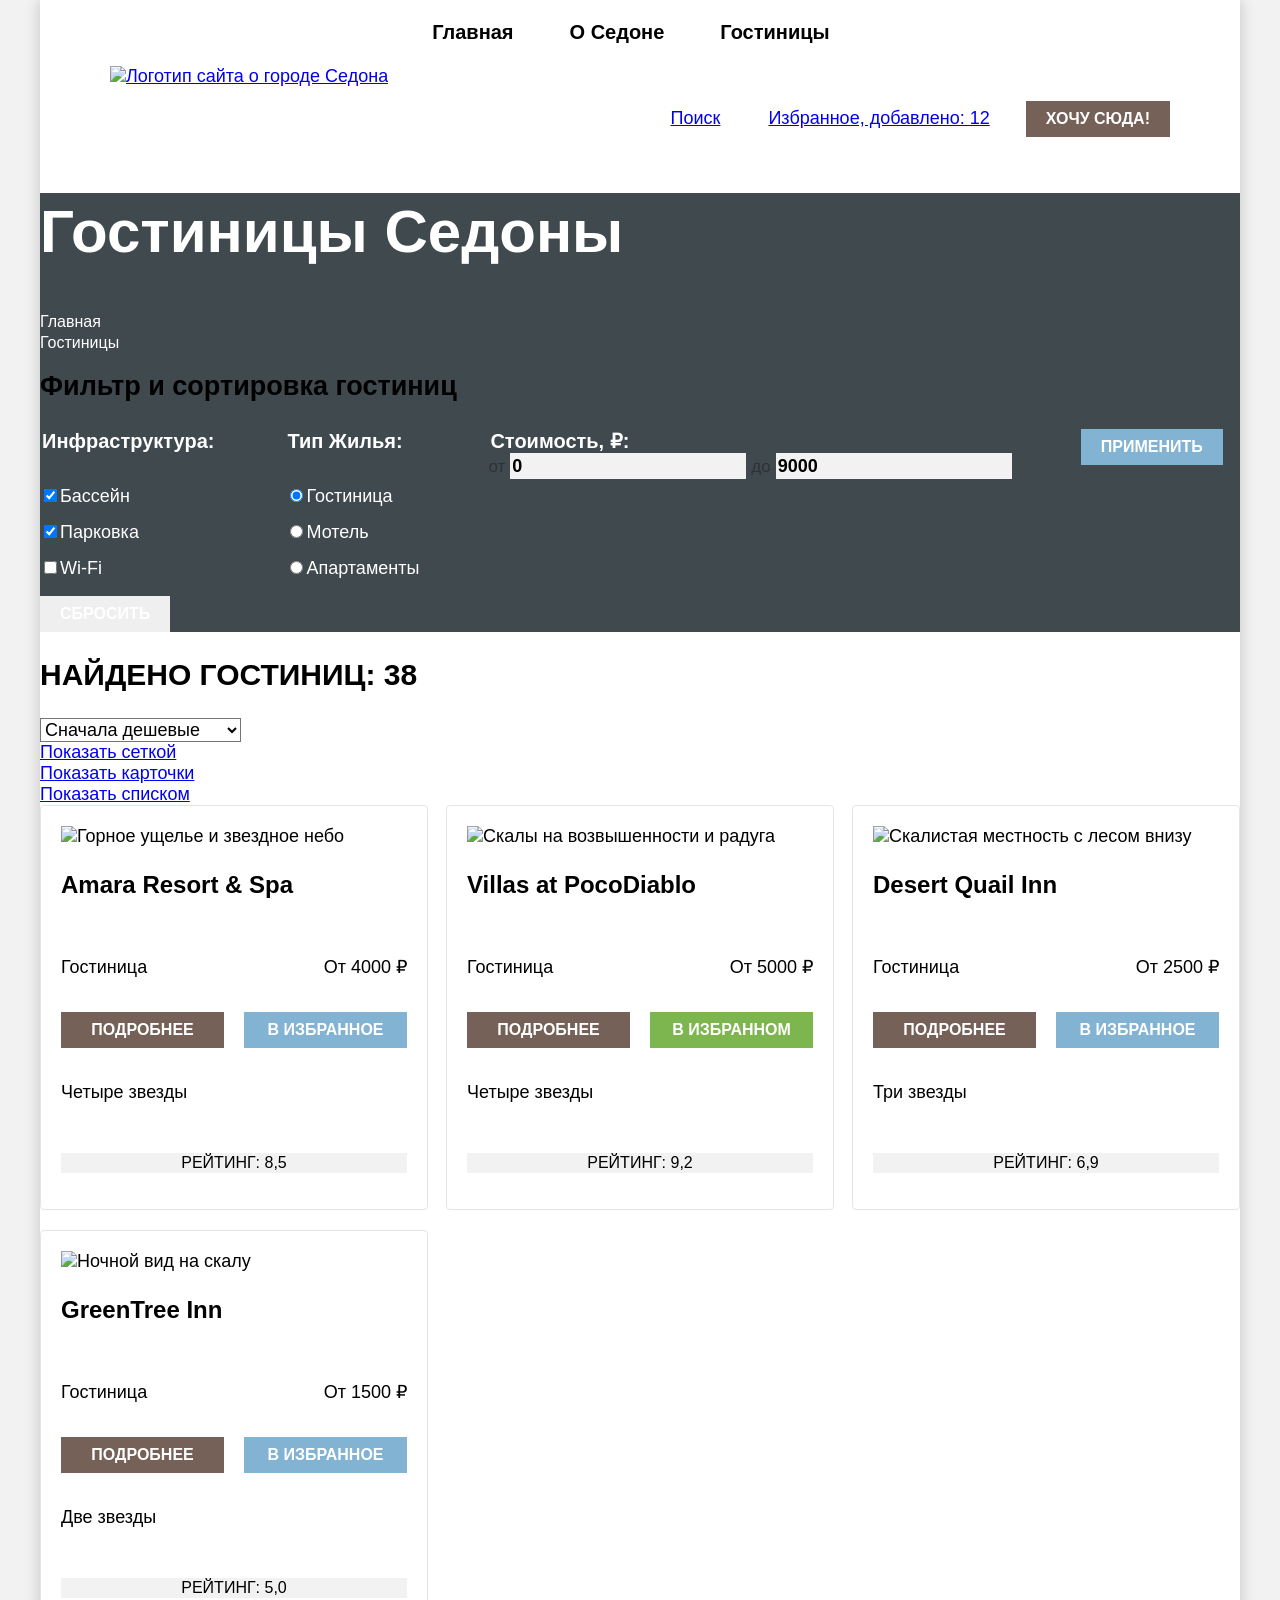
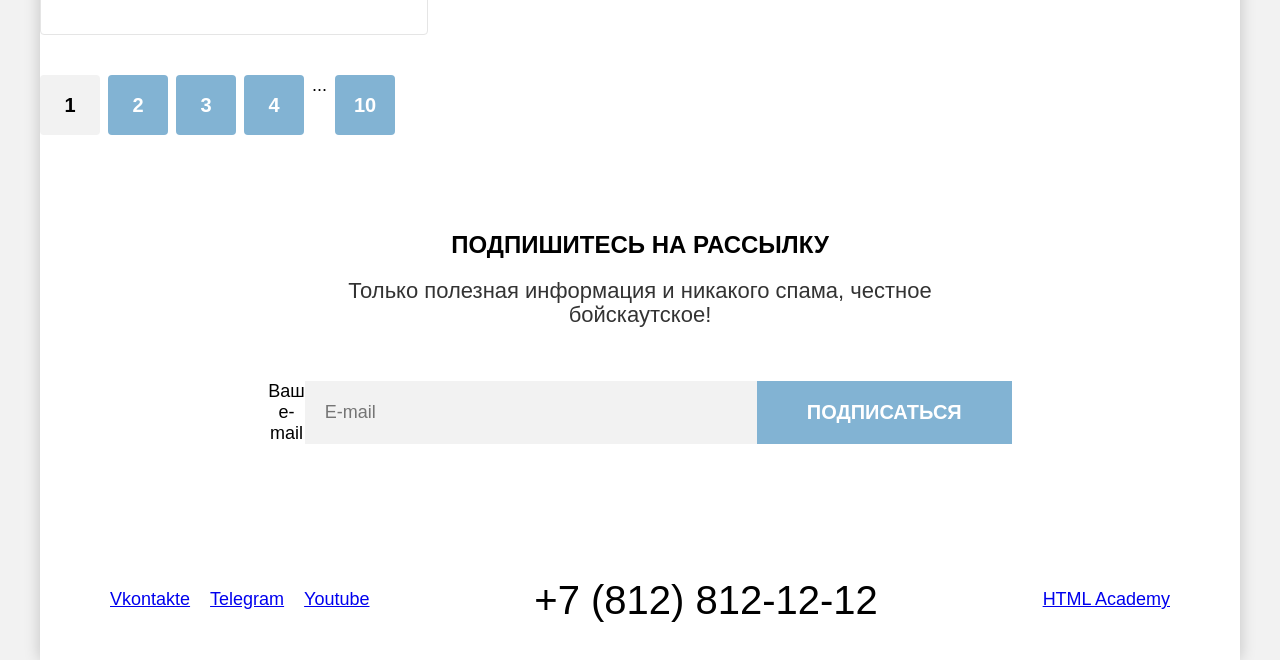
==== catalog.html @ 8ee68bbe "add flex and grid layouts" ====
<!DOCTYPE html>
<html lang="ru">

  <head>
    <meta charset="utf-8">
    <meta name="viewport" content="width=device-width, initial-scale=1.0">
    <link rel="icon" href="favicon.ico" type="image/x-icon">
    <link rel="icon" type="image/png" sizes="32x32" href="images/favicon.png">
    <link rel="stylesheet" href="styles/styles.css">
    <title>Каталог гостиниц Седоны</title>
  </head>

  <body>
    <div class="page-container">
    <header class="main-header">
      <a class="main-header-link" href="index.html">
        <img class="main-header-logo" src="images/sedona-logo.svg" alt="Логотип сайта о городе Седона" />
      </a>

      <nav class="navigation">
        <ul class="navigation-list">
          <li class="navigation-item">
            <a class="navigation-link" href="index.html">Главная</a>
          </li>
          <li class="navigation-item">
            <a class="navigation-link" href="#">О Седоне</a>
          </li>
          <li class="navigation-item">
            <a class="navigation-link navigation-link-current" href="#" aria-current="page">Гостиницы</a>
          </li>
        </ul>

        <ul class="navigation-list navigation-user">
          <li class="navigation-item">
            <a class="navigation-user-link" href="#">
              <span class="visually-hidden">Поиск</span>
            </a>
          </li>
          <li class="navigation-item">
            <a class="navigation-user-link" href="#">
              <span class="visually-hidden">Избранное, добавлено: 12</span>
            </a>
          </li>
          <li class="navigation-item">
            <a class="button button-helper navigation-user-link" href="#">Хочу сюда!</a>
          </li>
        </ul>
      </nav>
    </header>

    <main class="catalog">
      <header class="catalog-header">
        <h1 class="catalog-title">Гостиницы Седоны</h1>
        <ul class="breadcrumbs">
          <li class="breadcrumbs-item">
            <a class="breadcrumbs-link" href="index.html">
              <span class="visually-hidden">Главная</span>
            </a>
          </li>
          <li class="breadcrumbs-item">
            <a class="breadcrumbs-link" href="catalog.html" aria-current="page">Гостиницы</a>
          </li>
        </ul>

        <section class="filter" data-test="filter">
          <h2 class="visually-hidden">Фильтр и сортировка гостиниц</h2>
          <form class="filter-form" action="https://echo.htmlacademy.ru/" method="get">
            <fieldset class="filter-field-group">
              <legend class="filter-form-title">Инфраструктура:</legend>
              <ul class="filter-form-list">
                <li class="filter-form-item">
                  <label for="pool-field">
                    <input class="checkbox-input" type="checkbox" id="pool-field" name="pool" checked>Бассейн
                  </label>
                </li>
                <li class="filter-form-item">
                  <label for="parking-field">
                    <input class="checkbox-input" type="checkbox" id="parking-field" name="parking" checked>Парковка
                  </label>
                </li>
                <li class="filter-form-item">
                  <label for="wifi-field">
                    <input class="checkbox-input" type="checkbox" id="wifi-field" name="wi-fi">Wi-Fi
                  </label>
                </li>
              </ul>
            </fieldset>

            <fieldset class="filter-field-group">
              <legend class="filter-form-title">Тип Жилья:</legend>
              <ul class="filter-form-list">
                <li class="filter-form-item">
                  <label for="hotel-field">
                    <input class="radio-input" type="radio" id="hotel-field" name="accommodation-group"
                      checked>Гостиница
                  </label>
                </li>
                <li class="filter-form-item">
                  <label for="motel-field">
                    <input class="radio-input" type="radio" id="motel-field" name="accommodation-group">Мотель
                  </label>
                </li>
                <li class="filter-form-item">
                  <label for="apartment-field">
                    <input class="radio-input" type="radio" id="apartment-field" name="accommodation-group">Апартаменты
                  </label>
                </li>
              </ul>
            </fieldset>

            <fieldset class="filter-field-group">
              <legend class="filter-form-title">Стоимость, ₽:</legend>
              <label class="filter-label">
                <span class="label-text">От</span>
                <input type="number" value="0" id="min-value" name="min-price">
              </label>

              <label class="filter-label">
                <span class="label-text">До</span>
                <input type="number" value="9000" id="max-value" name="max-price">
              </label>
            </fieldset>

            <button class="button button-action filter-button-submit" type="submit">Применить</button>
            <button class="button filter-button-reset" type="reset">Сбросить</button>
          </form>
        </section>
      </header>

      <section class="catalog-filter-results">
        <h2 class="catalog-filter-title">Найдено гостиниц: 38</h2>
        <select class="select-control" aria-label="Сортировка">
          <option value="cheap">Сначала дешевые</option>
          <option value="expensive">Сначала дорогие</option>
          <option value="popular">Сначала популярные</option>
        </select>
        <ul class="view">
          <li class="view-item">
            <a class="view-item-link current" href="#">
              <span class="visually-hidden">Показать сеткой</span>
            </a>
          </li>
          <li class="view-item">
            <a class="view-item-link" href="#">
              <span class="visually-hidden">Показать карточки</span>
            </a>
          </li>
          <li class="view-item">
            <a class="view-item-link" href="#">
              <span class="visually-hidden">Показать списком</span>
            </a>
          </li>
        </ul>

        <ul class="hotels-list">
          <li class="hotels-list-item">
            <a class="hotels-list-item-link" href="#">
              <img class="hotels-list-image" src="images/hotels/amara-resort-spa.jpg"
                alt="Горное ущелье и звездное небо" width="300" height="212" />
              <h3 class="hotels-list-item-title">Amara Resort & Spa</h3>
            </a>
            <p class="hotels-list-item-type">Гостиница</p>
            <p class="hotels-list-item-price">От 4000 ₽</p>
            <a class="hotels-list-item-button button button-helper" href="#">Подробнее</a>
            <button class="hotels-list-item-button button button-action">В избранное</button>
            <p class="hotels-list-item-stars four-stars">
              <span class="visually-hidden">Четыре звезды</span>
            </p>
            <p class="hotels-list-item-rating">Рейтинг: 8,5</p>
          </li>

          <li class="hotels-list-item">
            <a class="hotels-list-item-link" href="#">
              <img class="hotels-list-image" src="images/hotels/villas-at-pocodiablo.jpg"
                alt="Скалы на возвышенности и радуга" width="300" height="212" />
              <h3 class="hotels-list-item-title">Villas at PocoDiablo</h3>
            </a>
            <p class="hotels-list-item-type">Гостиница</p>
            <p class="hotels-list-item-price">От 5000 ₽</p>
            <a class="hotels-list-item-button button button-helper" href="#">Подробнее</a>
            <button class="hotels-list-item-button button button-favourited">В избранном</button>
            <p class="hotels-list-item-stars four-stars">
              <span class="visually-hidden">Четыре звезды</span>
            </p>
            <p class="hotels-list-item-rating">Рейтинг: 9,2</p>
          </li>
          <li class="hotels-list-item">
            <a  class="hotels-list-item-link" href="#">
              <img class="hotels-list-image" src="images/hotels/desert-quail-inn.jpg"
                alt="Скалистая местность с лесом внизу" width="300" height="212" />
              <h3 class="hotels-list-item-title">Desert Quail Inn</h3>
            </a>
            <p class="hotels-list-item-type">Гостиница</p>
            <p class="hotels-list-item-price">От 2500 ₽</p>
            <a class="hotels-list-item-button button button-helper" href="#">Подробнее</a>
            <button class="hotels-list-item-button button button-action">В избранное</button>
            <p class="hotels-list-item-stars three-stars">
              <span class="visually-hidden">Три звезды</span>
            </p>
            <p class="hotels-list-item-rating">Рейтинг: 6,9</p>
          </li>
          <li class="hotels-list-item">
            <a class="hotels-list-item-link" href="#">
              <img class="hotels-list-image" src="images/hotels/greentree-inn.jpg" alt="Ночной вид на скалу" width="300"
                height="212" />
              <h3 class="hotels-list-item-title">GreenTree Inn</h3>
            </a>
            <p class="hotels-list-item-type">Гостиница</p>
            <p class="hotels-list-item-price">От 1500 ₽</p>
            <a class="hotels-list-item-button button button-helper" href="#">Подробнее</a>
            <button class="hotels-list-item-button button button-action">В избранное</button>
            <p class="hotels-list-item-stars two-stars">
              <span class="visually-hidden">Две звезды</span>
            </p>
            <p class="hotels-list-item-rating">Рейтинг: 5,0</p>
          </li>
        </ul>

        <ul class="pagination">
          <li class="pagination-item">
            <a class="pagination-item-link current" href="#" aria-current="page">1</a>
          </li>
          <li class="pagination-item">
            <a class="pagination-item-link" href="#">2</a>
          </li>
          <li class="pagination-item">
            <a class="pagination-item-link" href="#">3</a>
          </li>
          <li class="pagination-item">
            <a class="pagination-item-link" href="#">4</a>
          </li>
          <li class="pagination-item">
            <span class="pagination-item-ellipsis">...</span>
          </li>
          <li class="pagination-item">
            <a class="pagination-item-link" href="#">10</a>
          </li>
        </ul>
      </section>

      <section class="subscription">
        <h2 class="subscription-title">Подпишитесь на рассылку</h2>
        <p class="subscription-subtitle">Только полезная информация и никакого спама, честное бойскаутское!</p>
        <form class="subscribe-form" action="https://echo.htmlacademy.ru/" method="post">
          <label class="visually-hidden" for="subscribe-form-email">Ваш e-mail</label>
          <input class="subscription-input" type="email" id="subscribe-form-email" name="email" placeholder="E-mail"
            required>
          <button class="button button-action subscribe-form-button" type="submit">Подписаться</button>
        </form>
      </section>
    </main>

    <footer class="main-footer">
      <ul class="socials-list">
        <li class="socials-item">
          <a class="socials-link" href="https://vk.com/htmlacademy">
            <span class="visually-hidden">Vkontakte</span>
          </a>
        </li>
        <li class="socials-item">
          <a class="socials-link" href="https://t.me/htmlacademy">
            <span class="visually-hidden">Telegram</span>
          </a>
        </li>
        <li class="socials-item">
          <a class="socials-link" href="https://www.youtube.com/user/htmlacademyru">
            <span class="visually-hidden">Youtube</span>
          </a>
        </li>
      </ul>

      <a class="contacts-phone" href="tel:+7812812-12-12">+7 (812) 812-12-12</a>

      <a class="academy-logo" href="https://htmlacademy.ru/">
        <span class="visually-hidden">HTML Academy</span>
      </a>
    </footer>
  </body>
</div>
</html>
---- styles/styles.css ----
:root {
	--texts-second: #333;
	--texts-error: #ff5757;
	--texts-hover: #756157;
	--texts-active: rgba(117, 97, 87, 0.3);
	--texts-texts-basic: #000;
	--texts-background-deafault: #fff;
	--texts-background-small: rgba(255, 255, 255, 0.3);
	--texts-background-hover: rgba(255, 255, 255, 0.6);
	--texts-background-active: rgba(255, 255, 255, 0.3);
	--buttons-basic: #756157;
	--buttons-second: #82b3d3;
	--buttons-select: #7db54f;
	--buttons-disabled: #e5e5e5;
	--buttons-brown-hover: #615048;
	--buttons-blue-hover: #68a2ca;
	--buttons-green-hover: #6c9e42;
	--background-basic-1: #fff;
	--background-basic-2: rgba(0, 0, 0, 0.3);
	--background-basic-3: #82b3d3;
	--background-second-1: rgba(131, 179, 211, 0.12);
	--background-second-2: rgba(131, 179, 211, 0.2);
	--icons-basic: #000;
	--icons-second: #83b3d3;
	--icons-text: #7db54f;
	--icons-hover: #756157;
	--icons-active: rgba(117, 97, 87, 0.3);
	--icons-second-hover: #68a2ca;
	--icons-second-active: rgba(104, 162, 202, 0.3);
	--forms-inputs: #3f5e72;
	--forms-elements-1: #e5e5e5;
	--forms-elements-2: #f2f2f2;
}

@font-face {
  font-family: "PT Sans";
  font-style: normal;
  font-weight: 400;
  src: url("../fonts/ptsans-400.woff2") format("woff2");
  font-display: swap;
}

@font-face {
  font-family: "PT Sans";
  font-style: normal;
  font-weight: 700;
  src: url("../fonts/ptsans-700.woff2") format("woff2");
  font-display: swap;
}

* {
  box-sizing: border-box;
}

html {
  height: 100%;
}

body {
  height: 100%;
  font-family: "PT Sans", sans-serif;
  font-size: 18px;
  font-weight: 400;
  font-style: normal;
  line-height: 21px;
  color: #000;
  background-color: #F2F2F2;
  margin: 0;
  padding: 0;
}

.page-container {
  width: 1200px;
  margin: 0 auto;
  background-color: #FFF;
  box-shadow: 0 0 15px 0 rgba(0, 0, 0, 0.2);
  display: flex;
  flex-direction: column;
  min-height: 100%;
}

.main-container {
  flex-grow: 1;
}

/*.visually-hidden {
  position: absolute;
  width: 1px;
  height: 1px;
  margin: -1px;
  padding: 0;
  border: 0;
  clip: rect(0 0 0 0);
  overflow: hidden;
}*/

.main-header {
  display: flex;
  align-items: center;
  justify-content: space-between;
  padding: 0 70px;
}

.main-header-link {
  margin-right: 28px;
}

.navigation {
  display: flex;
  flex-wrap: wrap;
  flex: 1;
  gap: 20px;
  align-items: center;
}

.navigation-list {
  display: flex;
  flex-wrap: wrap;
  gap: 24px;
  list-style-type: none;
  margin: 0;
  padding: 0;
}

.navigation-user {
  display: flex;
  align-items: center;
  margin: 0;
  padding: 0;
  margin-left: auto;
  list-style-type: none;
}

.navigation-link {
  font-size: 20px;
  line-height: 24px;
  font-weight: 700;
  color: #000;
  text-align: center;
  text-decoration: none;
  display: block;
  padding: 20px 16px;
}

.navigation-user-link {
  display: block;
  padding: 24px 12px;
}

.socials-list,
.breadcrumbs,
.view,
.pagination,
.hotels-list {
  list-style-type: none;
  margin: 0;
  padding: 0;
}

.button {
  border: none;
  cursor: pointer;
  font-family: inherit;
  font-size: 16px;
  line-height: 20px;
  font-weight: 700;
  color: #FFF;
  text-align: center;
  text-transform: uppercase;
  text-decoration: none;
  padding: 8px 20px;
  display: inline-block;
  vertical-align: middle;
  box-sizing: border-box;
}

.button-helper {
  background-color: #756157;
}

.button-action {
  background-color: #82B3D3;
}

.button-favourited {
  background-color: #7DB54F;
}

.hero {
  display: flex;
  flex-direction: column;
  align-items: center;
  justify-content: center;
  text-align: center;
  color: #000;
  background-color: #3F494E;
  background-image: url("../images/decor/background-divider.jpg");
  background-size: cover;
  background-repeat: no-repeat;
  background-position: center;
  padding: 50px 20px;
  margin-bottom: 69px;
}

.main-welcome-image {
  display: block;
  margin: 0 auto;
}

.item-light {
  background-color: rgba(131, 179, 211, 0.12);
}

.item-medium {
  background-color: rgba(131, 179, 211, 0.2);
}

.item-dark {
  background-color: #82B3D3;
  color: #FFFFFF;
}

.advantages-header {
  max-width: 720px;
  margin: 0 auto 90px;
  text-align: center;
}

.advantages-list {
  list-style-type: none;
  margin: 0;
  padding: 0;
  display: grid;
  grid-template-columns: repeat(3, 1fr);
}

.advantages-item {
  min-height: 385px;
  display: flex;
  flex-direction: column;
  align-items: center;
  justify-content: center;
}

.advantages-item-small {
  padding: 112px 85px;
}

.advantages-image {
  display: block;
  flex: 1;
  object-fit: cover;
  min-width: 0;
}

.advantages-main-title,
.services-title,
.search-offer-title {
  margin: 0;
  font-size: 30px;
  line-height: 36px;
  font-weight: 700;
  text-transform: uppercase;
  text-align: center;
}

.advantages-item-title,
.services-item-title,
.subscription-title {
  margin: 0;
  font-size: 24px;
  line-height: 28px;
  font-weight: 700;
  color:#000;
  text-align: center;
  text-transform: uppercase;
}

.item-dark .advantages-item-title {
  color: #FFFFFF;
}

.item-dark .advantages-description {
  color: #FFFFFF;
}

.advantages-description,
.services-item-description {
  color: #333;
  text-align: center;
}

.advantages-subtitle,
.services-subtitle,
.search-offer-subtitle,
.subscription-subtitle {
  font-size: 22px;
  line-height: 24px;
  text-align: center;
  color: #333;
  max-width: 600px;
  margin: 0 auto 54px;
  padding-top: 20px;
}

.advantages-item:nth-child(1) {
  display: flex;
  flex-direction: row;
  grid-column: 1 / -1;
}

.advantages-item:nth-child(5) {
  display: flex;
  flex-direction: row-reverse;
  grid-column: 1 / -1;
}

.advantages-content {
  flex-basis: 400px;
  padding: 102px 85px;
  display: flex;
  flex-direction: column;
  justify-content: center;
}

.services {
  padding: 64px 0;
}

.services-title {
  max-width: 500px;
  margin: 0 auto 20px;
}

.services-subtitle {
  margin-bottom: 64px;
}

.services-list {
  display: flex;
  flex-wrap: wrap;
  list-style-type: none;
  margin: 0;
  padding: 0;
}

.services-item {
  flex: 1 1 400px;
  padding: 81px 85px;
}

.hotel-search-offer {
  text-align: center;
  padding: 96px 30px;
}


.search-offer-link {
  display: inline-block;
}

.subscribe-form {
  display: flex;
  justify-content: center;
  max-width: 720px;
  margin: 0 auto;
}

.subscription-input {
  min-width: 452px;
  padding: 14px 20px;
  font-family: inherit;
  font-size: 18px;
  line-height: 24px;
  background-color: #f2f2f2;
  border: none;
}

.subscribe-form-button {
  flex-shrink: 0;
  min-width: 232px;
  padding: 8px 50px;
  font-size: 20px;
  line-height: 36px;
}

.subscription.background {
  background-image: url("../images/decor/subscribe-background.jpg");
  color: #000;
  background-color: #3F494E;
  background-repeat: no-repeat;
  background-size: cover;
  background-position: center;
  padding: 96px 30px;
  text-align: center;
}

.subscription-title.different-background {
  font-size: 24px;
  line-height: 28px;
  color: #FFF;
  text-align: center;
  text-transform: uppercase;
}

.subscription-subtitle.different-background {
  font-size: 22px;
  line-height: 24px;
  color: #FFF;
  text-align: center;
}

.subscription-input {
  font-family: inherit;
  color: inherit;
  font-size: 18px;
  line-height: 24px;
}

.main-footer {
  display: flex;
  flex-wrap: wrap;
  align-items: center;
  justify-content: space-between;
  padding: 40px 70px;
}

.contacts-phone {
  font-size: 40px;
  line-height: 40px;
  color:#000;
  text-transform: uppercase;
  text-decoration: none;
}

.catalog {
  flex-grow: 1;
}

.catalog-header {
  background-image: url("../images/decor/filter-background.jpg");
  color: #000;
  background-color: #3F494E;
  background-repeat: no-repeat;
  background-size: cover;
}

.socials-list {
  display: flex;
  gap: 20px;
  align-items: center;
}

.catalog-title {
  font-size: 60px;
  line-height: 78px;
  font-weight: 700;
  color: #FFF;
}

.breadcrumbs-link {
  font-family: inherit;
  color: #FFF;
  font-size: 16px;
  line-height: 21px;
  text-decoration: none;
}

.filter-form {
  display: flex;
  flex-wrap: wrap;
  column-gap: 69px;
  row-gap: 16px;
  align-items: flex-start;
  margin-top: 32px;
}

.filter-field-group {
  border: none;
  margin: 0;
  padding: 0;
}

.filter-form-list {
  list-style: none;
  margin: 0;
  padding: 0;
  display: flex;
  flex-direction: column;
  gap: 13px;
  margin-top: 32px;
}

.filter-form-title {
  color: #FFF;
  font-size: 20px;
  line-height: 24px;
  font-weight: 700;
}

.filter-form-item {
  font-family: inherit;
  color: #FFF;;
  font-size: 18px;
  line-height: 23px;
}

.filter-field-group input[type="number"] {
  font-family: inherit;
  font-weight: 700;
  font-size: 18px;
  line-height: 24px;
  color: #000;
  background-color: #F2F2F2;
  border: none;
}

.label-text {
  font-size: 17px;
  line-height: 24px;
  color: #000;
  opacity: 0.3;
  text-transform: lowercase;
}

.catalog-filter-title {
  font-weight: 700;
  font-size: 30px;
  line-height: 36px;
  text-transform: uppercase;
  color: #000;
}

.select-control {
  font-family: inherit;
  font-size: 18px;
  line-height: 21px;
  color: #000;
  background-color: #FFF;
}

.hotels-list {
  display: grid;
  grid-template-columns: repeat(3, 1fr);
  column-gap: 18px;
  row-gap: 20px;
  margin: 0 0 40px;
  padding: 0;
  list-style-type: none;
}

.hotels-list-item {
  display: grid;
  grid-template-columns: repeat(2, 1fr);
  grid-template-rows: auto auto 1fr auto;
  gap: 16px 20px;
  padding: 20px;
  border: 1px solid #e5e5e5;
  border-radius: 4px;
}

.hotels-list-item-link {
  grid-column: 1 / -1;
  text-decoration: none;
  color: inherit;
}

.hotels-list-item-title {
  font-size: 24px;
  line-height: 28px;
  font-weight: 700;
  color: #000;
}

.hotels-list-item-type {
  font-size: 18px;
  line-height: 21px;
  color: #000;
}

.hotels-list-item-price {
  font-size: 18px;
  line-height: 21px;
  color: #000;
  text-align: right;
  justify-self: end;
}

.hotels-list-item-rating {
  grid-column: 1 / -1;
  font-size: 16px;
  line-height: 20px;
  color: #000;
  text-transform: uppercase;
  text-align: center;
  background-color: #F2F2F2;
}

.pagination {
  display: flex;
  gap: 8px;
  list-style-type: none;
  margin: 0;
  padding: 0;
}

.pagination-item-link {
  display: flex;
  width: 60px;
  height: 60px;
  align-items: center;
  justify-content: center;
  font-weight: 700;
  font-size: 20px;
  line-height: 36px;
  color: #FFF;
  text-transform: uppercase;
  text-align: center;
  background-color: #82B3D3;
  text-decoration: none;
  border-radius: 4px;
  padding: 0;
}

.pagination-item-link.current {
  background-color: #F2F2F2;
  color: #000;
}

.subscription {
  padding: 96px 30px;
  text-align: center;
}
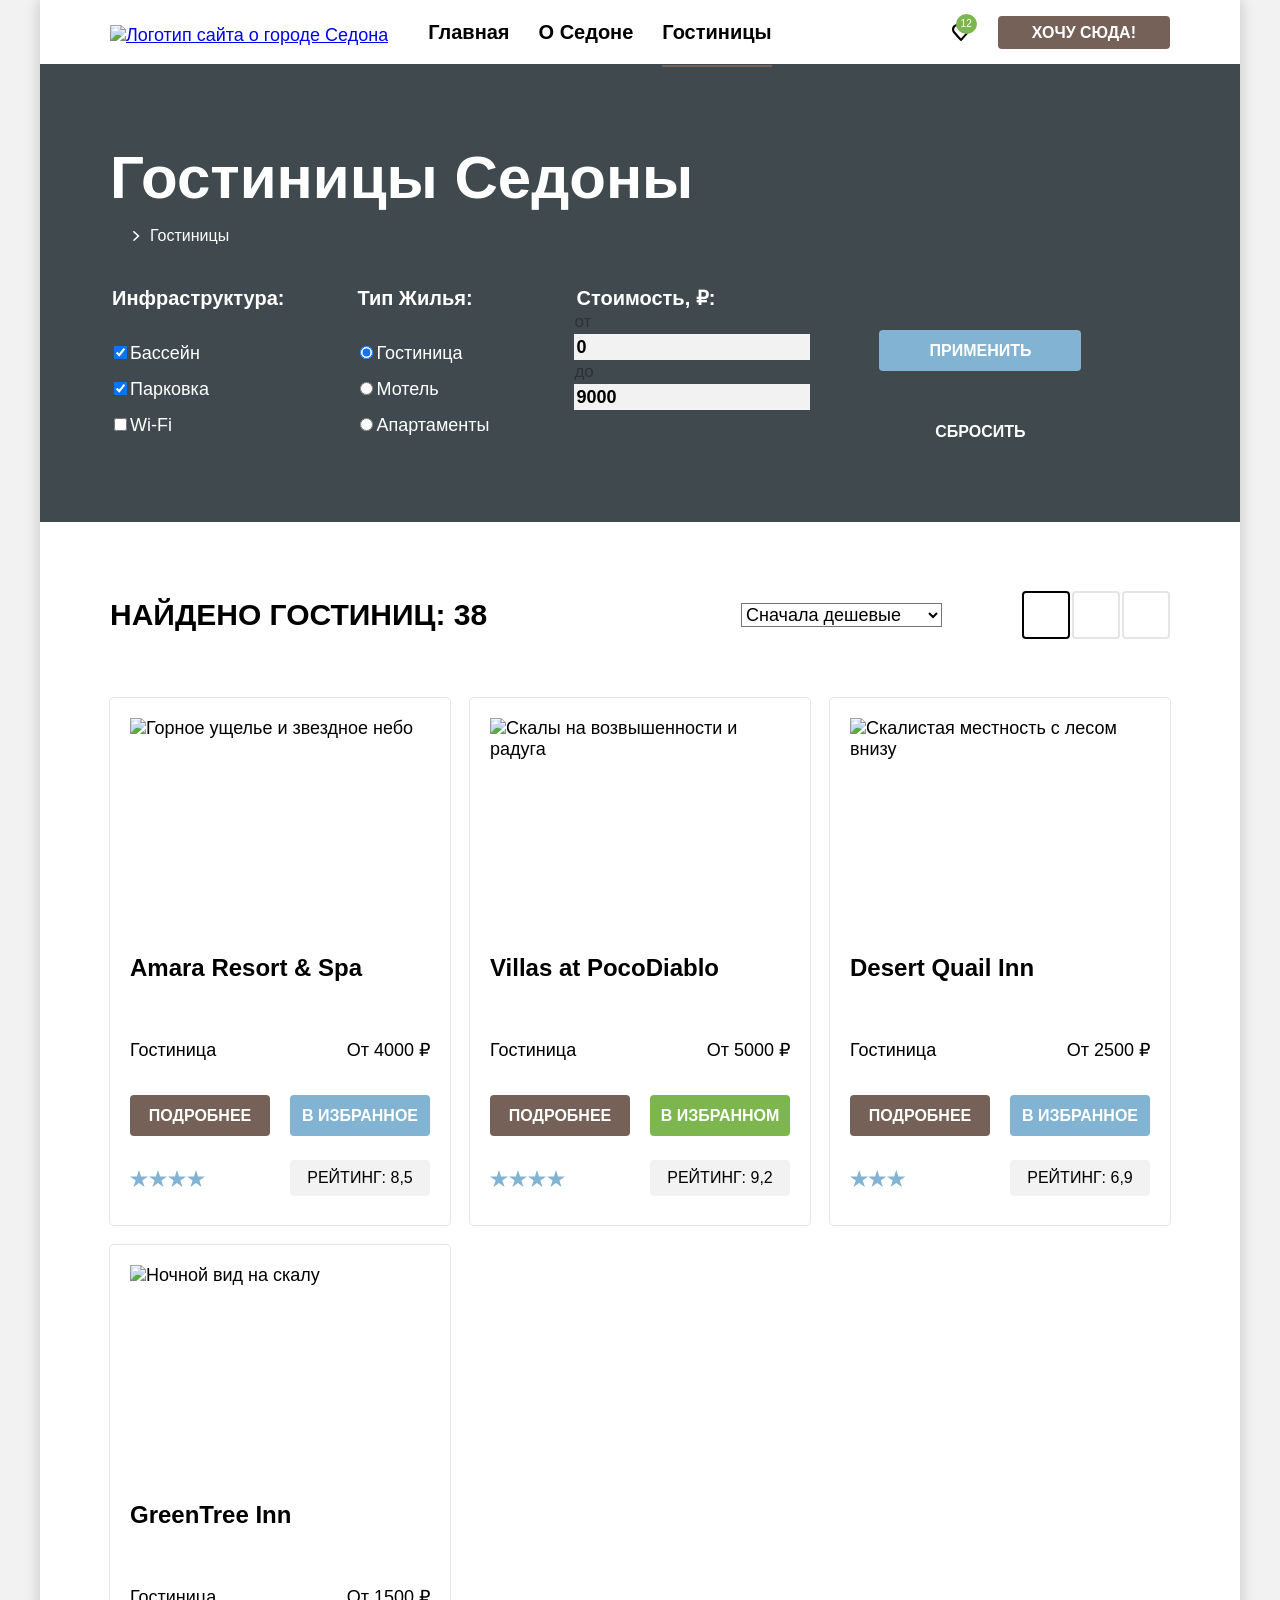
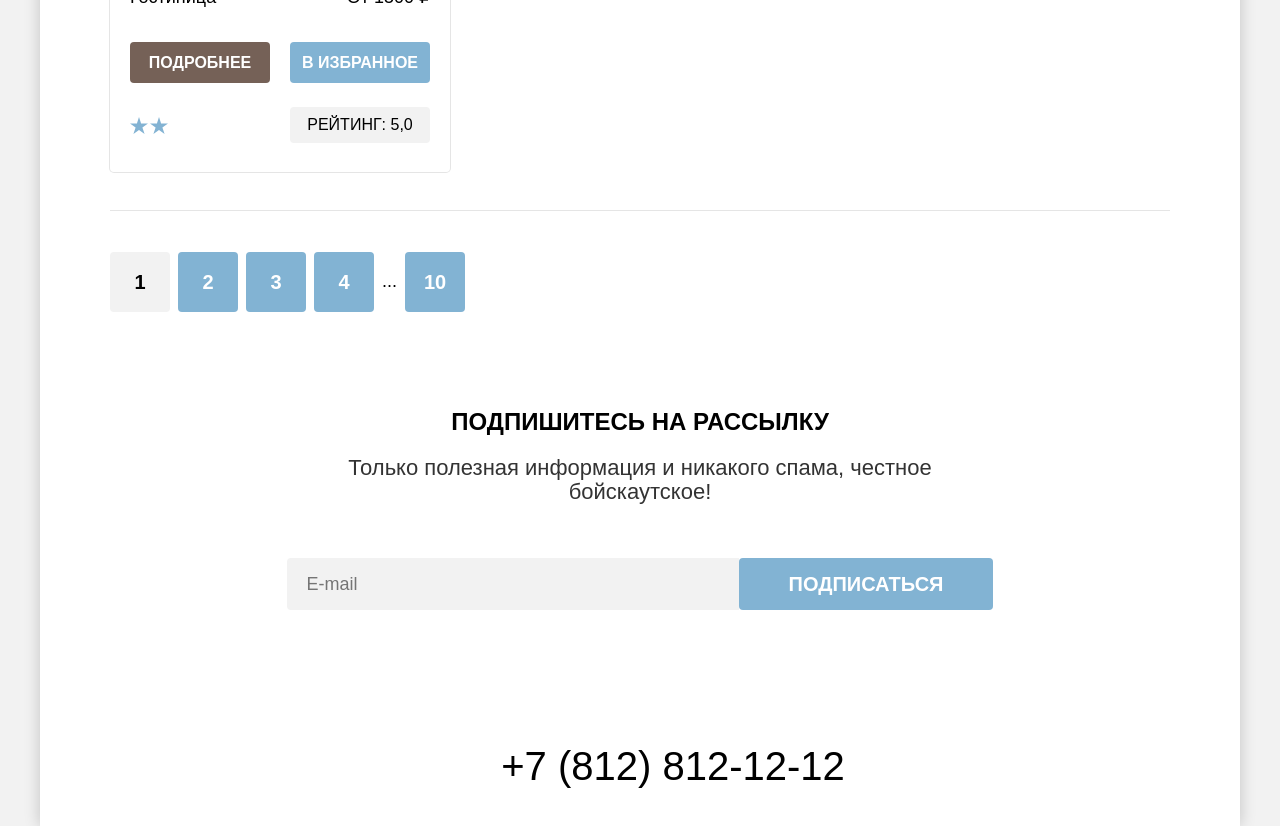
==== commit 57375578: "fix flex grid layouts, add decorative elements" ====
--- a/catalog.html
+++ b/catalog.html
@@ -12,269 +12,277 @@
 
   <body>
     <div class="page-container">
-    <header class="main-header">
-      <a class="main-header-link" href="index.html">
-        <img class="main-header-logo" src="images/sedona-logo.svg" alt="Логотип сайта о городе Седона" />
-      </a>
-
-      <nav class="navigation">
-        <ul class="navigation-list">
-          <li class="navigation-item">
-            <a class="navigation-link" href="index.html">Главная</a>
-          </li>
-          <li class="navigation-item">
-            <a class="navigation-link" href="#">О Седоне</a>
-          </li>
-          <li class="navigation-item">
-            <a class="navigation-link navigation-link-current" href="#" aria-current="page">Гостиницы</a>
-          </li>
-        </ul>
-
-        <ul class="navigation-list navigation-user">
-          <li class="navigation-item">
-            <a class="navigation-user-link" href="#">
-              <span class="visually-hidden">Поиск</span>
+      <header class="main-header">
+        <a class="main-header-link" href="index.html" aria-current="page">
+          <img class="main-header-logo" src="images/sedona-logo.svg" alt="Логотип сайта о городе Седона" width="140"
+            height="70" />
+        </a>
+
+        <nav class="navigation">
+          <ul class="navigation-list">
+            <li class="navigation-item">
+              <a class="navigation-link " href="index.html">Главная</a>
+            </li>
+            <li class="navigation-item">
+              <a class="navigation-link" href="#">О Седоне</a>
+            </li>
+            <li class="navigation-item">
+              <a class="navigation-link navigation-link-current">Гостиницы</a>
+            </li>
+          </ul>
+
+          <ul class="navigation-list navigation-user">
+            <li class="navigation-item">
+              <a class="navigation-user-link search" href="#">
+                <span class="visually-hidden">Поиск</span>
+              </a>
+            </li>
+            <li class="navigation-item">
+              <a class="navigation-user-link favourites" href="#">
+                <span class="visually-hidden">Избранное, добавлено:</span>
+                <span class="favourites-count">12</span>
+              </a>
+            </li>
+            <li class="navigation-item">
+              <a class="button button-helper" href="#">Хочу сюда!</a>
+            </li>
+          </ul>
+        </nav>
+      </header>
+
+      <main class="catalog">
+        <header class="catalog-header">
+          <h1 class="catalog-title">Гостиницы Седоны</h1>
+          <ul class="breadcrumbs">
+            <li class="breadcrumbs-item">
+              <a class="breadcrumbs-link" href="index.html">
+                <span class="visually-hidden">Главная</span>
+              </a>
+            </li>
+            <li class="breadcrumbs-item">
+              <a class="breadcrumbs-link" href="catalog.html" aria-current="page">Гостиницы</a>
+            </li>
+          </ul>
+
+          <section class="filter" data-test="filter">
+            <h2 class="visually-hidden">Фильтр и сортировка гостиниц</h2>
+            <form class="filter-form" action="https://echo.htmlacademy.ru/" method="get">
+              <fieldset class="filter-field-group">
+                <legend class="filter-form-title">Инфраструктура:</legend>
+                <ul class="filter-form-list">
+                  <li class="filter-form-item">
+                    <label for="pool-field">
+                      <input class="checkbox-input" type="checkbox" id="pool-field" name="pool" checked>Бассейн
+                    </label>
+                  </li>
+                  <li class="filter-form-item">
+                    <label for="parking-field">
+                      <input class="checkbox-input" type="checkbox" id="parking-field" name="parking" checked>Парковка
+                    </label>
+                  </li>
+                  <li class="filter-form-item">
+                    <label for="wifi-field">
+                      <input class="checkbox-input" type="checkbox" id="wifi-field" name="wi-fi">Wi-Fi
+                    </label>
+                  </li>
+                </ul>
+              </fieldset>
+
+              <fieldset class="filter-field-group">
+                <legend class="filter-form-title">Тип Жилья:</legend>
+                <ul class="filter-form-list">
+                  <li class="filter-form-item">
+                    <label for="hotel-field">
+                      <input class="radio-input" type="radio" id="hotel-field" name="accommodation-group"
+                        checked>Гостиница
+                    </label>
+                  </li>
+                  <li class="filter-form-item">
+                    <label for="motel-field">
+                      <input class="radio-input" type="radio" id="motel-field" name="accommodation-group">Мотель
+                    </label>
+                  </li>
+                  <li class="filter-form-item">
+                    <label for="apartment-field">
+                      <input class="radio-input" type="radio" id="apartment-field"
+                        name="accommodation-group">Апартаменты
+                    </label>
+                  </li>
+                </ul>
+              </fieldset>
+
+              <fieldset class="filter-field-group">
+                <legend class="filter-form-title">Стоимость, ₽:</legend>
+                <label class="filter-label">
+                  <span class="label-text">От</span>
+                  <input type="number" value="0" id="min-value" name="min-price">
+                </label>
+
+                <label class="filter-label">
+                  <span class="label-text">До</span>
+                  <input type="number" value="9000" id="max-value" name="max-price">
+                </label>
+              </fieldset>
+              <div class="button-wrap">
+                <button class="button button-action filter-button-submit" type="submit">Применить</button>
+                <button class="button filter-button-reset color-absent" type="reset">Сбросить</button>
+              </div>
+            </form>
+          </section>
+        </header>
+
+        <section class="catalog-filter-results">
+          <div class="view-header">
+            <h2 class="catalog-filter-title">Найдено гостиниц: 38</h2>
+            <div class="select-view-wrapper">
+            <select class="select-control" aria-label="Сортировка">
+              <option value="cheap">Сначала дешевые</option>
+              <option value="expensive">Сначала дорогие</option>
+              <option value="popular">Сначала популярные</option>
+            </select>
+            <ul class="view">
+              <li class="view-item">
+                <a class="view-item-link current view-tile" href="catalog.html?view=tile">
+                  <span class="visually-hidden">Показать сеткой</span>
+                </a>
+              </li>
+              <li class="view-item">
+                <a class="view-item-link view-card" href="catalog.html?view=card">
+                  <span class="visually-hidden">Показать карточки</span>
+                </a>
+              </li>
+              <li class="view-item">
+                <a class="view-item-link view-list" href="catalog.html?view=list">
+                  <span class="visually-hidden">Показать списком</span>
+                </a>
+              </li>
+            </ul>
+            </div>
+          </div>
+          <ul class="hotels-list">
+            <li class="hotels-list-item">
+              <a class="hotels-list-item-link" href="#">
+                <img class="hotels-list-image" src="images/hotels/amara-resort-spa.jpg"
+                  alt="Горное ущелье и звездное небо" width="300" height="212" />
+                <h3 class="hotels-list-item-title">Amara Resort & Spa</h3>
+              </a>
+              <p class="hotels-list-item-type">Гостиница</p>
+              <p class="hotels-list-item-price">От 4000 ₽</p>
+              <a class="hotels-list-item-button button button-small" href="#">Подробнее</a>
+              <button class="hotels-list-item-button button button-small color-action" type="">В избранное</button>
+              <p class="hotels-list-item-stars four-stars">
+                <span class="visually-hidden">Четыре звезды</span>
+              </p>
+              <p class="hotels-list-item-rating">Рейтинг: 8,5</p>
+            </li>
+
+            <li class="hotels-list-item">
+              <a class="hotels-list-item-link" href="#">
+                <img class="hotels-list-image" src="images/hotels/villas-at-pocodiablo.jpg"
+                  alt="Скалы на возвышенности и радуга" width="300" height="212" />
+                <h3 class="hotels-list-item-title">Villas at PocoDiablo</h3>
+              </a>
+              <p class="hotels-list-item-type">Гостиница</p>
+              <p class="hotels-list-item-price">От 5000 ₽</p>
+              <a class="hotels-list-item-button button button-small" href="#">Подробнее</a>
+              <button class="hotels-list-item-button button button-small color-in-favourites" type="">В избранном</button>
+              <p class="hotels-list-item-stars four-stars">
+                <span class="visually-hidden">Четыре звезды</span>
+              </p>
+              <p class="hotels-list-item-rating">Рейтинг: 9,2</p>
+            </li>
+            <li class="hotels-list-item">
+              <a class="hotels-list-item-link" href="#">
+                <img class="hotels-list-image" src="images/hotels/desert-quail-inn.jpg"
+                  alt="Скалистая местность с лесом внизу" width="300" height="212" />
+                <h3 class="hotels-list-item-title">Desert Quail Inn</h3>
+              </a>
+              <p class="hotels-list-item-type">Гостиница</p>
+              <p class="hotels-list-item-price">От 2500 ₽</p>
+              <a class="hotels-list-item-button button button-small" href="#">Подробнее</a>
+              <button class="hotels-list-item-button button button-small color-action" type="">В избранное</button>
+              <p class="hotels-list-item-stars three-stars">
+                <span class="visually-hidden">Три звезды</span>
+              </p>
+              <p class="hotels-list-item-rating">Рейтинг: 6,9</p>
+            </li>
+            <li class="hotels-list-item">
+              <a class="hotels-list-item-link" href="#">
+                <img class="hotels-list-image" src="images/hotels/greentree-inn.jpg" alt="Ночной вид на скалу"
+                  width="300" height="212" />
+                <h3 class="hotels-list-item-title">GreenTree Inn</h3>
+              </a>
+              <p class="hotels-list-item-type">Гостиница</p>
+              <p class="hotels-list-item-price">От 1500 ₽</p>
+              <a class="hotels-list-item-button button button-small" href="#">Подробнее</a>
+              <button class="hotels-list-item-button button button-small color-action" type="">В избранное</button>
+              <p class="hotels-list-item-stars two-stars">
+                <span class="visually-hidden">Две звезды</span>
+              </p>
+              <p class="hotels-list-item-rating">Рейтинг: 5,0</p>
+            </li>
+          </ul>
+
+          <ul class="pagination">
+            <li class="pagination-item">
+              <a class="pagination-item-link current" aria-current="page">1</a>
+            </li>
+            <li class="pagination-item">
+              <a class="pagination-item-link" href="#">2</a>
+            </li>
+            <li class="pagination-item">
+              <a class="pagination-item-link" href="#">3</a>
+            </li>
+            <li class="pagination-item">
+              <a class="pagination-item-link" href="#">4</a>
+            </li>
+            <li class="pagination-item">
+              <span class="pagination-item-ellipsis">...</span>
+            </li>
+            <li class="pagination-item">
+              <a class="pagination-item-link" href="#">10</a>
+            </li>
+          </ul>
+        </section>
+
+        <section class="subscription">
+          <h2 class="subscription-title">Подпишитесь на рассылку</h2>
+          <p class="subscription-subtitle">Только полезная информация и никакого спама, честное бойскаутское!</p>
+          <form class="subscribe-form" action="https://echo.htmlacademy.ru/" method="post">
+            <label class="visually-hidden" for="subscribe-form-email">Ваш e-mail</label>
+            <input class="subscription-input" type="email" id="subscribe-form-email" name="email" placeholder="E-mail"
+              required>
+            <button class="button button-action subscribe-form-button" type="submit">Подписаться</button>
+          </form>
+        </section>
+      </main>
+
+      <footer class="main-footer">
+        <ul class="socials-list">
+          <li class="socials-item">
+            <a class="socials-link socials-link-vk" href="https://vk.com/htmlacademy">
+              <span class="visually-hidden">Vkontakte</span>
             </a>
           </li>
-          <li class="navigation-item">
-            <a class="navigation-user-link" href="#">
-              <span class="visually-hidden">Избранное, добавлено: 12</span>
+          <li class="socials-item">
+            <a class="socials-link socials-link-telegram" href="https://t.me/htmlacademy">
+              <span class="visually-hidden">Telegram</span>
             </a>
           </li>
-          <li class="navigation-item">
-            <a class="button button-helper navigation-user-link" href="#">Хочу сюда!</a>
-          </li>
-        </ul>
-      </nav>
-    </header>
-
-    <main class="catalog">
-      <header class="catalog-header">
-        <h1 class="catalog-title">Гостиницы Седоны</h1>
-        <ul class="breadcrumbs">
-          <li class="breadcrumbs-item">
-            <a class="breadcrumbs-link" href="index.html">
-              <span class="visually-hidden">Главная</span>
-            </a>
-          </li>
-          <li class="breadcrumbs-item">
-            <a class="breadcrumbs-link" href="catalog.html" aria-current="page">Гостиницы</a>
-          </li>
-        </ul>
-
-        <section class="filter" data-test="filter">
-          <h2 class="visually-hidden">Фильтр и сортировка гостиниц</h2>
-          <form class="filter-form" action="https://echo.htmlacademy.ru/" method="get">
-            <fieldset class="filter-field-group">
-              <legend class="filter-form-title">Инфраструктура:</legend>
-              <ul class="filter-form-list">
-                <li class="filter-form-item">
-                  <label for="pool-field">
-                    <input class="checkbox-input" type="checkbox" id="pool-field" name="pool" checked>Бассейн
-                  </label>
-                </li>
-                <li class="filter-form-item">
-                  <label for="parking-field">
-                    <input class="checkbox-input" type="checkbox" id="parking-field" name="parking" checked>Парковка
-                  </label>
-                </li>
-                <li class="filter-form-item">
-                  <label for="wifi-field">
-                    <input class="checkbox-input" type="checkbox" id="wifi-field" name="wi-fi">Wi-Fi
-                  </label>
-                </li>
-              </ul>
-            </fieldset>
-
-            <fieldset class="filter-field-group">
-              <legend class="filter-form-title">Тип Жилья:</legend>
-              <ul class="filter-form-list">
-                <li class="filter-form-item">
-                  <label for="hotel-field">
-                    <input class="radio-input" type="radio" id="hotel-field" name="accommodation-group"
-                      checked>Гостиница
-                  </label>
-                </li>
-                <li class="filter-form-item">
-                  <label for="motel-field">
-                    <input class="radio-input" type="radio" id="motel-field" name="accommodation-group">Мотель
-                  </label>
-                </li>
-                <li class="filter-form-item">
-                  <label for="apartment-field">
-                    <input class="radio-input" type="radio" id="apartment-field" name="accommodation-group">Апартаменты
-                  </label>
-                </li>
-              </ul>
-            </fieldset>
-
-            <fieldset class="filter-field-group">
-              <legend class="filter-form-title">Стоимость, ₽:</legend>
-              <label class="filter-label">
-                <span class="label-text">От</span>
-                <input type="number" value="0" id="min-value" name="min-price">
-              </label>
-
-              <label class="filter-label">
-                <span class="label-text">До</span>
-                <input type="number" value="9000" id="max-value" name="max-price">
-              </label>
-            </fieldset>
-
-            <button class="button button-action filter-button-submit" type="submit">Применить</button>
-            <button class="button filter-button-reset" type="reset">Сбросить</button>
-          </form>
-        </section>
-      </header>
-
-      <section class="catalog-filter-results">
-        <h2 class="catalog-filter-title">Найдено гостиниц: 38</h2>
-        <select class="select-control" aria-label="Сортировка">
-          <option value="cheap">Сначала дешевые</option>
-          <option value="expensive">Сначала дорогие</option>
-          <option value="popular">Сначала популярные</option>
-        </select>
-        <ul class="view">
-          <li class="view-item">
-            <a class="view-item-link current" href="#">
-              <span class="visually-hidden">Показать сеткой</span>
-            </a>
-          </li>
-          <li class="view-item">
-            <a class="view-item-link" href="#">
-              <span class="visually-hidden">Показать карточки</span>
-            </a>
-          </li>
-          <li class="view-item">
-            <a class="view-item-link" href="#">
-              <span class="visually-hidden">Показать списком</span>
+          <li class="socials-item">
+            <a class="socials-link socials-link-youtube" href="https://www.youtube.com/user/htmlacademyru">
+              <span class="visually-hidden">Youtube</span>
             </a>
           </li>
         </ul>
 
-        <ul class="hotels-list">
-          <li class="hotels-list-item">
-            <a class="hotels-list-item-link" href="#">
-              <img class="hotels-list-image" src="images/hotels/amara-resort-spa.jpg"
-                alt="Горное ущелье и звездное небо" width="300" height="212" />
-              <h3 class="hotels-list-item-title">Amara Resort & Spa</h3>
-            </a>
-            <p class="hotels-list-item-type">Гостиница</p>
-            <p class="hotels-list-item-price">От 4000 ₽</p>
-            <a class="hotels-list-item-button button button-helper" href="#">Подробнее</a>
-            <button class="hotels-list-item-button button button-action">В избранное</button>
-            <p class="hotels-list-item-stars four-stars">
-              <span class="visually-hidden">Четыре звезды</span>
-            </p>
-            <p class="hotels-list-item-rating">Рейтинг: 8,5</p>
-          </li>
-
-          <li class="hotels-list-item">
-            <a class="hotels-list-item-link" href="#">
-              <img class="hotels-list-image" src="images/hotels/villas-at-pocodiablo.jpg"
-                alt="Скалы на возвышенности и радуга" width="300" height="212" />
-              <h3 class="hotels-list-item-title">Villas at PocoDiablo</h3>
-            </a>
-            <p class="hotels-list-item-type">Гостиница</p>
-            <p class="hotels-list-item-price">От 5000 ₽</p>
-            <a class="hotels-list-item-button button button-helper" href="#">Подробнее</a>
-            <button class="hotels-list-item-button button button-favourited">В избранном</button>
-            <p class="hotels-list-item-stars four-stars">
-              <span class="visually-hidden">Четыре звезды</span>
-            </p>
-            <p class="hotels-list-item-rating">Рейтинг: 9,2</p>
-          </li>
-          <li class="hotels-list-item">
-            <a  class="hotels-list-item-link" href="#">
-              <img class="hotels-list-image" src="images/hotels/desert-quail-inn.jpg"
-                alt="Скалистая местность с лесом внизу" width="300" height="212" />
-              <h3 class="hotels-list-item-title">Desert Quail Inn</h3>
-            </a>
-            <p class="hotels-list-item-type">Гостиница</p>
-            <p class="hotels-list-item-price">От 2500 ₽</p>
-            <a class="hotels-list-item-button button button-helper" href="#">Подробнее</a>
-            <button class="hotels-list-item-button button button-action">В избранное</button>
-            <p class="hotels-list-item-stars three-stars">
-              <span class="visually-hidden">Три звезды</span>
-            </p>
-            <p class="hotels-list-item-rating">Рейтинг: 6,9</p>
-          </li>
-          <li class="hotels-list-item">
-            <a class="hotels-list-item-link" href="#">
-              <img class="hotels-list-image" src="images/hotels/greentree-inn.jpg" alt="Ночной вид на скалу" width="300"
-                height="212" />
-              <h3 class="hotels-list-item-title">GreenTree Inn</h3>
-            </a>
-            <p class="hotels-list-item-type">Гостиница</p>
-            <p class="hotels-list-item-price">От 1500 ₽</p>
-            <a class="hotels-list-item-button button button-helper" href="#">Подробнее</a>
-            <button class="hotels-list-item-button button button-action">В избранное</button>
-            <p class="hotels-list-item-stars two-stars">
-              <span class="visually-hidden">Две звезды</span>
-            </p>
-            <p class="hotels-list-item-rating">Рейтинг: 5,0</p>
-          </li>
-        </ul>
-
-        <ul class="pagination">
-          <li class="pagination-item">
-            <a class="pagination-item-link current" href="#" aria-current="page">1</a>
-          </li>
-          <li class="pagination-item">
-            <a class="pagination-item-link" href="#">2</a>
-          </li>
-          <li class="pagination-item">
-            <a class="pagination-item-link" href="#">3</a>
-          </li>
-          <li class="pagination-item">
-            <a class="pagination-item-link" href="#">4</a>
-          </li>
-          <li class="pagination-item">
-            <span class="pagination-item-ellipsis">...</span>
-          </li>
-          <li class="pagination-item">
-            <a class="pagination-item-link" href="#">10</a>
-          </li>
-        </ul>
-      </section>
-
-      <section class="subscription">
-        <h2 class="subscription-title">Подпишитесь на рассылку</h2>
-        <p class="subscription-subtitle">Только полезная информация и никакого спама, честное бойскаутское!</p>
-        <form class="subscribe-form" action="https://echo.htmlacademy.ru/" method="post">
-          <label class="visually-hidden" for="subscribe-form-email">Ваш e-mail</label>
-          <input class="subscription-input" type="email" id="subscribe-form-email" name="email" placeholder="E-mail"
-            required>
-          <button class="button button-action subscribe-form-button" type="submit">Подписаться</button>
-        </form>
-      </section>
-    </main>
-
-    <footer class="main-footer">
-      <ul class="socials-list">
-        <li class="socials-item">
-          <a class="socials-link" href="https://vk.com/htmlacademy">
-            <span class="visually-hidden">Vkontakte</span>
-          </a>
-        </li>
-        <li class="socials-item">
-          <a class="socials-link" href="https://t.me/htmlacademy">
-            <span class="visually-hidden">Telegram</span>
-          </a>
-        </li>
-        <li class="socials-item">
-          <a class="socials-link" href="https://www.youtube.com/user/htmlacademyru">
-            <span class="visually-hidden">Youtube</span>
-          </a>
-        </li>
-      </ul>
-
-      <a class="contacts-phone" href="tel:+7812812-12-12">+7 (812) 812-12-12</a>
-
-      <a class="academy-logo" href="https://htmlacademy.ru/">
-        <span class="visually-hidden">HTML Academy</span>
-      </a>
-    </footer>
+        <a class="contacts-phone" href="tel:+7812812-12-12">+7 (812) 812-12-12</a>
+        <a class="academy-link" href="https://htmlacademy.ru/intensive/htmlcss">
+          <span class="visually-hidden">HTML Academy</span>
+        </a>
+      </footer>
+      </div>
   </body>
-</div>
+
+
 </html>
--- a/styles/styles.css
+++ b/styles/styles.css
@@ -48,7 +48,9 @@
   font-display: swap;
 }
 
-* {
+*,
+*::before,
+*::after {
   box-sizing: border-box;
 }
 
@@ -63,8 +65,8 @@
   font-weight: 400;
   font-style: normal;
   line-height: 21px;
-  color: #000;
-  background-color: #F2F2F2;
+  color: var(--texts-texts-basic);
+  background-color: var(--forms-elements-2);
   margin: 0;
   padding: 0;
 }
@@ -72,7 +74,7 @@
 .page-container {
   width: 1200px;
   margin: 0 auto;
-  background-color: #FFF;
+  background-color: var(--texts-background-deafault);
   box-shadow: 0 0 15px 0 rgba(0, 0, 0, 0.2);
   display: flex;
   flex-direction: column;
@@ -83,7 +85,7 @@
   flex-grow: 1;
 }
 
-/*.visually-hidden {
+.visually-hidden {
   position: absolute;
   width: 1px;
   height: 1px;
@@ -92,42 +94,44 @@
   border: 0;
   clip: rect(0 0 0 0);
   overflow: hidden;
-}*/
+}
 
 .main-header {
   display: flex;
   align-items: center;
+  padding: 0 70px;
+  column-gap: 28px;
+}
+
+.main-header-link {
+  margin-bottom: -7px;
+  position: relative;
+  z-index: 1;
+}
+
+.navigation {
+  display: flex;
+  flex: 1;
+  align-items: center;
   justify-content: space-between;
-  padding: 0 70px;
-}
-
-.main-header-link {
-  margin-right: 28px;
-}
-
-.navigation {
+}
+
+.navigation-list {
+  max-width: 700px;
   display: flex;
   flex-wrap: wrap;
-  flex: 1;
-  gap: 20px;
-  align-items: center;
-}
-
-.navigation-list {
+  list-style-type: none;
+  gap: 5px;
+  margin: 0;
+  padding: 0;
+}
+
+.navigation-user {
   display: flex;
   flex-wrap: wrap;
-  gap: 24px;
-  list-style-type: none;
-  margin: 0;
-  padding: 0;
-}
-
-.navigation-user {
-  display: flex;
-  align-items: center;
-  margin: 0;
-  padding: 0;
-  margin-left: auto;
+  align-items: center;
+  margin: 0;
+  padding: 0;
   list-style-type: none;
 }
 
@@ -135,26 +139,57 @@
   font-size: 20px;
   line-height: 24px;
   font-weight: 700;
-  color: #000;
+  color: var(--texts-texts-basic);
   text-align: center;
   text-decoration: none;
   display: block;
-  padding: 20px 16px;
+  padding: 20px 12px;
 }
 
 .navigation-user-link {
   display: block;
-  padding: 24px 12px;
-}
-
-.socials-list,
-.breadcrumbs,
-.view,
-.pagination,
-.hotels-list {
-  list-style-type: none;
-  margin: 0;
-  padding: 0;
+  padding: 22px 12px;
+  background-repeat: no-repeat;
+  background-position: center;
+  position: relative;
+}
+
+.navigation-link-current {
+  position: relative;
+}
+
+.navigation-link-current::after {
+  content: "";
+  position: absolute;
+  left: 12px;
+  right: 12px;
+  bottom: -3px;
+  height: 2px;
+  background-color: var(--texts-hover);
+}
+
+.navigation-user .button {
+  margin-left: 20px;
+}
+
+.navigation-user-link.search {
+  background-image: url("../images/icons/search.svg");
+}
+
+.navigation-user-link.favourites {
+  background-image: url("../images/icons/favourite.svg");
+}
+
+.favourites-count {
+  position: absolute;
+  right: -4px;
+  top: 4px;
+  background-color: var(--buttons-select);
+  color: var(--texts-background-deafault);
+  font-size: 10px;
+  line-height: 10px;
+  border-radius: 50%;
+  padding: 5px;
 }
 
 .button {
@@ -162,28 +197,103 @@
   cursor: pointer;
   font-family: inherit;
   font-size: 16px;
-  line-height: 20px;
+  line-height: 25px;
   font-weight: 700;
-  color: #FFF;
+  background-color: var(--texts-hover);
+  color: var(--texts-background-deafault);
   text-align: center;
   text-transform: uppercase;
   text-decoration: none;
-  padding: 8px 20px;
-  display: inline-block;
-  vertical-align: middle;
-  box-sizing: border-box;
-}
-
-.button-helper {
-  background-color: #756157;
+  padding: 8px 34px;
+  border-radius: 4px;
 }
 
 .button-action {
-  background-color: #82B3D3;
-}
-
-.button-favourited {
-  background-color: #7DB54F;
+  padding: 8px 50px;
+  background-color: var(--buttons-second);
+}
+
+.button-search {
+  font-size: 20px;
+  line-height: 36px;
+  padding: 8px 34px;
+}
+
+.button-small {
+  padding: 8px 8px;
+}
+
+.color-absent{
+  background-color: transparent
+}
+
+.color-in-favourites {
+  background-color: var(--buttons-select);
+}
+
+.color-action {
+  background-color: var(--buttons-second);
+}
+
+.button-helper:hover,
+.button-helper:focus {
+  background-color: var(--buttons-brown-hover);
+}
+
+.button-helper:active {
+  color: var(--texts-background-active);
+}
+
+.button-action:hover,
+.button-action:focus {
+  background-color: var(--buttons-blue-hover);
+}
+
+.button-action:active {
+  color: var(--texts-background-active);
+}
+
+.button-action:focus-visible {
+  outline: 3px solid var(--buttons-blue-hover);
+  outline-offset: 2px;
+}
+
+.button-favourited:hover,
+.button-favourited:focus {
+  background-color: var(--buttons-green-hover);
+}
+
+.button-favourited:active {
+  color: var(--texts-background-active);
+}
+
+.button-search:hover,
+.button-search:focus {
+  background-color: var(--buttons-brown-hover);
+}
+
+.button-search:active {
+  color: var(--texts-background-active);
+}
+
+.button-search:focus-visible {
+  outline: 3px solid var(--buttons-brown-hover);
+  outline-offset: 2px;
+}
+
+.button-search:disabled {
+  background-color: var(--buttons-disabled);
+  cursor: default;
+}
+
+.button:focus-visible {
+  outline: 3px solid var(--buttons-brown-hover);
+  outline-offset: 2px;
+}
+
+.button:disabled {
+  background-color: var(--buttons-disabled);
+  cursor: default;
 }
 
 .hero {
@@ -192,7 +302,7 @@
   align-items: center;
   justify-content: center;
   text-align: center;
-  color: #000;
+  color: var(--texts-texts-basic);
   background-color: #3F494E;
   background-image: url("../images/decor/background-divider.jpg");
   background-size: cover;
@@ -216,8 +326,8 @@
 }
 
 .item-dark {
-  background-color: #82B3D3;
-  color: #FFFFFF;
+  background-color: var(--buttons-second);
+  color: var(--texts-background-deafault);
 }
 
 .advantages-header {
@@ -238,8 +348,11 @@
   min-height: 385px;
   display: flex;
   flex-direction: column;
-  align-items: center;
   justify-content: center;
+}
+
+.title-wrap {
+  word-spacing: 100px;
 }
 
 .advantages-item-small {
@@ -251,6 +364,7 @@
   flex: 1;
   object-fit: cover;
   min-width: 0;
+  height: 100%;
 }
 
 .advantages-main-title,
@@ -271,22 +385,35 @@
   font-size: 24px;
   line-height: 28px;
   font-weight: 700;
-  color:#000;
+  color: var(--texts-texts-basic);
   text-align: center;
   text-transform: uppercase;
 }
 
+.advantages-item-title::after {
+  content: '';
+  display: block;
+  width: 60px;
+  height: 2px;
+  background-color: var(--background-basic-2);
+  margin: 30px auto;
+}
+
 .item-dark .advantages-item-title {
-  color: #FFFFFF;
+  color: var(--texts-background-deafault);
+}
+
+.item-dark .advantages-item-title::after {
+  background-color: var(--texts-background-small);
 }
 
 .item-dark .advantages-description {
-  color: #FFFFFF;
+  color: var(--texts-background-deafault);
 }
 
 .advantages-description,
 .services-item-description {
-  color: #333;
+  color: var(--texts-second);
   text-align: center;
 }
 
@@ -297,10 +424,9 @@
   font-size: 22px;
   line-height: 24px;
   text-align: center;
-  color: #333;
+  color: var(--texts-second);
   max-width: 600px;
-  margin: 0 auto 54px;
-  padding-top: 20px;
+  margin: 20px auto 54px;
 }
 
 .advantages-item:nth-child(1) {
@@ -315,7 +441,7 @@
   grid-column: 1 / -1;
 }
 
-.advantages-content {
+.advantages-text-content {
   flex-basis: 400px;
   padding: 102px 85px;
   display: flex;
@@ -349,6 +475,29 @@
   padding: 81px 85px;
 }
 
+.services-item::before {
+  content: "";
+  display: block;
+  width: 75px;
+  height: 72px;
+  margin: 0 auto 30px;
+  background-repeat: no-repeat;
+  background-position: center;
+  background-size: contain;
+}
+
+.accommodation::before {
+  background-image: url("../images/icons/hotels.svg");
+}
+
+.food::before {
+  background-image: url("../images/icons/food.svg");
+}
+
+.souvenirs::before {
+  background-image: url("../images/icons/souvenirs.svg");
+}
+
 .hotel-search-offer {
   text-align: center;
   padding: 96px 30px;
@@ -368,12 +517,13 @@
 
 .subscription-input {
   min-width: 452px;
-  padding: 14px 20px;
+  padding: 12px 20px;
   font-family: inherit;
   font-size: 18px;
   line-height: 24px;
-  background-color: #f2f2f2;
+  background-color: var(--forms-elements-2);
   border: none;
+  border-radius: 4px 0 0 4px;
 }
 
 .subscribe-form-button {
@@ -386,7 +536,7 @@
 
 .subscription.background {
   background-image: url("../images/decor/subscribe-background.jpg");
-  color: #000;
+  color: var(--texts-texts-basic);
   background-color: #3F494E;
   background-repeat: no-repeat;
   background-size: cover;
@@ -398,7 +548,7 @@
 .subscription-title.different-background {
   font-size: 24px;
   line-height: 28px;
-  color: #FFF;
+  color: var(--texts-background-deafault);
   text-align: center;
   text-transform: uppercase;
 }
@@ -406,7 +556,7 @@
 .subscription-subtitle.different-background {
   font-size: 22px;
   line-height: 24px;
-  color: #FFF;
+  color: var(--texts-background-deafault);
   text-align: center;
 }
 
@@ -425,45 +575,172 @@
   padding: 40px 70px;
 }
 
+.socials-list {
+  list-style-type: none;
+  margin: 0;
+  padding: 0;
+  display: flex;
+  flex-wrap: wrap;
+  gap: 20px;
+  align-items: center;
+}
+
+.socials-link {
+  display: flex;
+  justify-content: center;
+  align-items: center;
+  width: 47px;
+  height: 40px;
+  background-repeat: no-repeat;
+  background-position: center;
+}
+
+.socials-link::before {
+  content: "";
+  mask-repeat: no-repeat;
+  mask-position: center;
+  mask-size: contain;
+  background-color: var(--icons-second);
+}
+
+.socials-link:hover::before,
+.socials-link:focus::before {
+  background-color: var(--icons-second-hover);
+}
+
+.socials-link:active::before {
+  background-color: var(--icons-second-active);
+}
+
+.socials-link-vk::before {
+  width: 24px;
+  height: 14px;
+  mask-image: url("../images/icons/socials/vk-icon.svg");
+}
+
+.socials-link-telegram::before {
+  mask-image: url("../images/icons/socials/tg-icon.svg");
+  width: 18px;
+  height: 15px;
+}
+
+.socials-link-youtube::before {
+  mask-image: url("../images/icons/socials/youtube-icon.svg");
+  width: 22px;
+  height: 17px;
+}
+
 .contacts-phone {
   font-size: 40px;
   line-height: 40px;
-  color:#000;
+  color: var(--texts-texts-basic);
   text-transform: uppercase;
   text-decoration: none;
 }
 
+.contacts-phone:hover,
+.contacts-phone:focus {
+  color: var(--icons-hover);;
+}
+
+.contacts-phone:active {
+  color: var(--icons-active);
+}
+
+.academy-link {
+  display: flex;
+  justify-content: center;
+  align-items: center;
+  width: 115px;
+  height: 33px;
+}
+
+.academy-link::before {
+  content: "";
+  display: block;
+  width: 115px;
+  height: 33px;
+  background-color: var(--texts-texts-basic);
+  mask-image: url("../images/icons/html-academy-logo.svg");
+  mask-size: contain;
+  mask-position: center;
+  mask-repeat: no-repeat;
+}
+
+.academy-link:hover::before,
+.academy-link:focus::before {
+  background-color: var(--icons-hover);;
+}
+
+.academy-link:active::before {
+  background-color: var(--icons-active);
+}
+
 .catalog {
   flex-grow: 1;
 }
 
 .catalog-header {
+  padding: 35px 70px 70px;
   background-image: url("../images/decor/filter-background.jpg");
-  color: #000;
+  color: var(--texts-texts-basic);
   background-color: #3F494E;
   background-repeat: no-repeat;
   background-size: cover;
-}
-
-.socials-list {
-  display: flex;
-  gap: 20px;
-  align-items: center;
+  background-position: center;
 }
 
 .catalog-title {
+  margin-bottom: 8px;
   font-size: 60px;
   line-height: 78px;
   font-weight: 700;
-  color: #FFF;
+  color: var(--texts-background-deafault);
+}
+
+.breadcrumbs {
+  list-style-type: none;
+  margin: 0;
+  padding: 0;
+  display: flex;
+  gap: 10px;
+  align-items: center;
+}
+
+.breadcrumbs-item {
+  display: flex;
+  gap: 10px;
+  align-items: center;
+}
+
+.breadcrumbs-item:not(:last-child)::after {
+  content: "";
+  display: block;
+  width: 7px;
+  height: 10px;
+  background-image: url("../images/icons/breadcrumb.svg");
+  background-repeat: no-repeat;
+  background-position: center;
+  background-size: contain;
 }
 
 .breadcrumbs-link {
   font-family: inherit;
-  color: #FFF;
+  color: var(--texts-background-deafault);
   font-size: 16px;
   line-height: 21px;
   text-decoration: none;
+}
+
+.breadcrumbs-item:first-child .breadcrumbs-link {
+  content: "";
+  display: block;
+  width: 13px;
+  height: 15px;
+  background-image: url("../images/icons/home.svg");
+  background-repeat: no-repeat;
+  background-position: center;
+  background-size: contain;
 }
 
 .filter-form {
@@ -472,10 +749,18 @@
   column-gap: 69px;
   row-gap: 16px;
   align-items: flex-start;
-  margin-top: 32px;
+  margin-top: 40px;
+}
+
+.button-wrap {
+  display: flex;
+  flex-direction: column;
+  gap: 40px;
+  padding-top: 44px;
 }
 
 .filter-field-group {
+  width: 150px;
   border: none;
   margin: 0;
   padding: 0;
@@ -486,13 +771,14 @@
   margin: 0;
   padding: 0;
   display: flex;
+  flex-wrap: wrap;
   flex-direction: column;
   gap: 13px;
   margin-top: 32px;
 }
 
 .filter-form-title {
-  color: #FFF;
+  color: var(--texts-background-deafault);
   font-size: 20px;
   line-height: 24px;
   font-weight: 700;
@@ -500,7 +786,7 @@
 
 .filter-form-item {
   font-family: inherit;
-  color: #FFF;;
+  color:  var(--texts-background-deafault);
   font-size: 18px;
   line-height: 23px;
 }
@@ -510,15 +796,15 @@
   font-weight: 700;
   font-size: 18px;
   line-height: 24px;
-  color: #000;
-  background-color: #F2F2F2;
+  color: var(--texts-texts-basic);
+  background-color: var(--forms-elements-2);
   border: none;
 }
 
 .label-text {
   font-size: 17px;
   line-height: 24px;
-  color: #000;
+  color: var(--texts-texts-basic);
   opacity: 0.3;
   text-transform: lowercase;
 }
@@ -528,25 +814,88 @@
   font-size: 30px;
   line-height: 36px;
   text-transform: uppercase;
-  color: #000;
+  color: var(--texts-texts-basic);
 }
 
 .select-control {
   font-family: inherit;
   font-size: 18px;
   line-height: 21px;
-  color: #000;
-  background-color: #FFF;
+  color: var(--texts-texts-basic);
+  background-color: var(--texts-background-deafault);
+}
+
+.view-header {
+  display: flex;
+  flex-wrap: wrap;
+  justify-content: space-between;
+  align-items: center;
+  margin: 50px 0 40px;
+  padding: 0 70px;
+}
+
+.view {
+  list-style-type: none;
+  margin: 0;
+  padding: 0;
+  display: flex;
+  gap: 2px;
+}
+
+.view-item-link {
+  display: block;
+  width: 48px;
+  height: 48px;
+  border: 2px solid var(--buttons-disabled);
+  border-radius: 4px;
+  padding: 14px 12px;
+  background-repeat: no-repeat;
+  background-position: center;
+}
+
+.view-item-link.current {
+  border: 2px solid var(--texts-texts-basic);
+}
+
+.view-tile {
+  background-image: url("../images/icons/grid.svg");
+}
+
+.view-card {
+  background-image: url("../images/icons/card.svg");
+}
+
+.view-list {
+  background-image: url("../images/icons/list.svg");
+}
+
+.select-view-wrapper {
+  display: flex;
+  flex-wrap: wrap;
+  align-items: center;
+  margin-left: auto;
+  gap: 80px;
 }
 
 .hotels-list {
+  list-style-type: none;
   display: grid;
   grid-template-columns: repeat(3, 1fr);
-  column-gap: 18px;
+  column-gap: 20px;
   row-gap: 20px;
   margin: 0 0 40px;
-  padding: 0;
-  list-style-type: none;
+  padding: 0 70px 40px;
+  position: relative;
+}
+
+.hotels-list::after {
+  content: "";
+  position: absolute;
+  bottom: 1px;
+  left: 70px;
+  right: 70px;
+  height: 1px;
+  background-color: var(--buttons-disabled);
 }
 
 .hotels-list-item {
@@ -555,8 +904,8 @@
   grid-template-rows: auto auto 1fr auto;
   gap: 16px 20px;
   padding: 20px;
-  border: 1px solid #e5e5e5;
   border-radius: 4px;
+  box-shadow: 0 0 0 1px var(--buttons-disabled);
 }
 
 .hotels-list-item-link {
@@ -569,31 +918,60 @@
   font-size: 24px;
   line-height: 28px;
   font-weight: 700;
-  color: #000;
+  color: var(--texts-texts-basic);
 }
 
 .hotels-list-item-type {
   font-size: 18px;
   line-height: 21px;
-  color: #000;
+  color: var(--texts-texts-basic);
 }
 
 .hotels-list-item-price {
   font-size: 18px;
   line-height: 21px;
-  color: #000;
+  color: var(--texts-texts-basic);
   text-align: right;
   justify-self: end;
 }
 
+.hotels-list-item-stars {
+  height: 17px;
+  background-image: url("../images/icons/star.svg");
+  background-repeat: space repeat;
+  background-position: center;
+  background-size: contain;
+}
+
+.two-stars {
+  width: 38px;
+}
+
+.three-stars {
+  width: 55px;
+}
+
+.four-stars {
+  width: 75px;
+}
+
 .hotels-list-item-rating {
-  grid-column: 1 / -1;
+  margin: 0;
+  padding: 8px 8px;
+  border-radius: 4px;
   font-size: 16px;
   line-height: 20px;
-  color: #000;
+  color: var(--texts-texts-basic);
   text-transform: uppercase;
   text-align: center;
-  background-color: #F2F2F2;
+  background-color: var(--forms-elements-2);
+  align-self: center;
+}
+
+.hotels-list-image {
+  display: block;
+  object-fit: cover;
+  width: 100%;
 }
 
 .pagination {
@@ -601,30 +979,38 @@
   gap: 8px;
   list-style-type: none;
   margin: 0;
-  padding: 0;
+  padding-left: 70px;
+}
+
+.pagination-item {
+  display: flex;
+  border-radius: 4px;
 }
 
 .pagination-item-link {
   display: flex;
-  width: 60px;
-  height: 60px;
+  min-width: 60px;
+  min-height: 60px;
   align-items: center;
   justify-content: center;
   font-weight: 700;
   font-size: 20px;
   line-height: 36px;
-  color: #FFF;
+  color: var(--texts-background-deafault);
   text-transform: uppercase;
-  text-align: center;
-  background-color: #82B3D3;
+  background-color: var(--buttons-second);
   text-decoration: none;
   border-radius: 4px;
   padding: 0;
 }
 
 .pagination-item-link.current {
-  background-color: #F2F2F2;
-  color: #000;
+  background-color: var(--forms-elements-2);
+  color: var(--texts-texts-basic);
+}
+
+.pagination-item-ellipsis {
+  align-self: center;
 }
 
 .subscription {
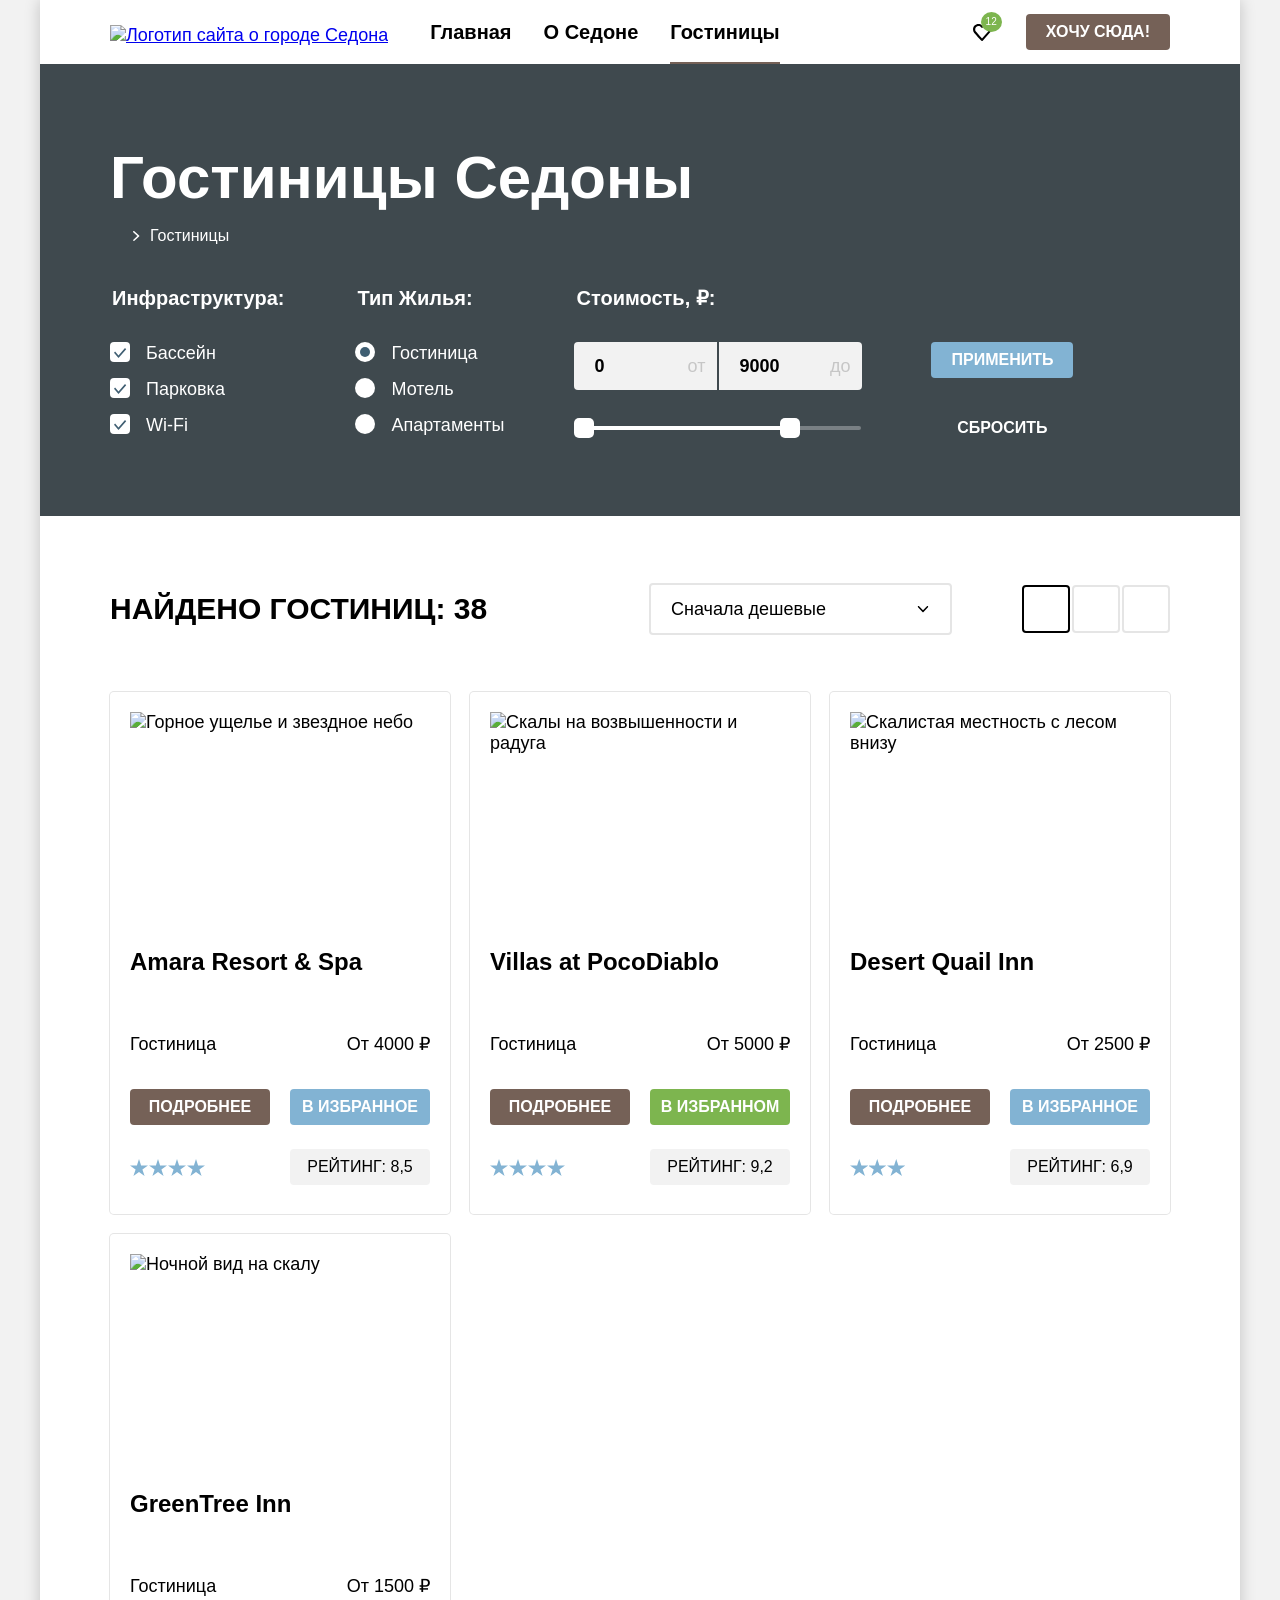
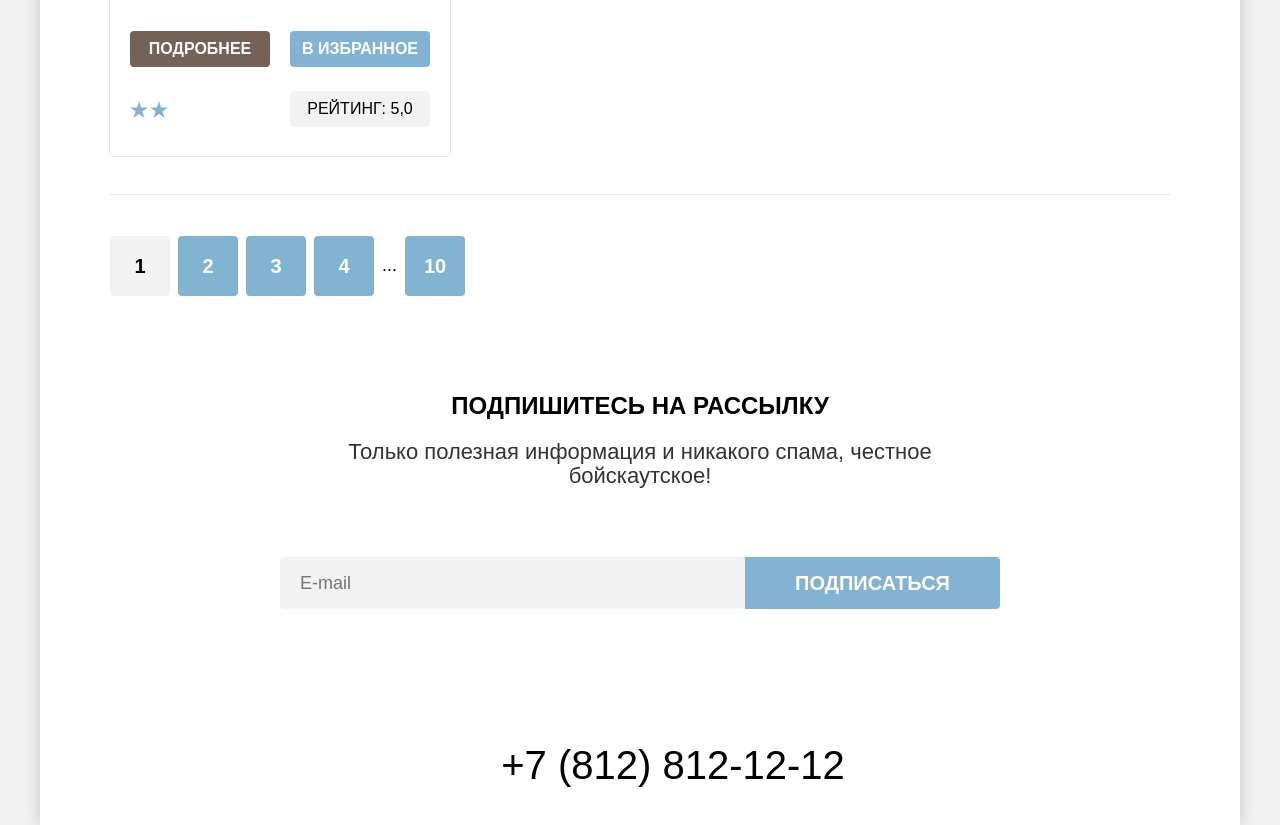
==== commit aa042b37: "add form elements, modal" ====
--- a/catalog.html
+++ b/catalog.html
@@ -60,7 +60,7 @@
               </a>
             </li>
             <li class="breadcrumbs-item">
-              <a class="breadcrumbs-link" href="catalog.html" aria-current="page">Гостиницы</a>
+              <a class="breadcrumbs-link" aria-current="page">Гостиницы</a>
             </li>
           </ul>
 
@@ -71,18 +71,24 @@
                 <legend class="filter-form-title">Инфраструктура:</legend>
                 <ul class="filter-form-list">
                   <li class="filter-form-item">
-                    <label for="pool-field">
-                      <input class="checkbox-input" type="checkbox" id="pool-field" name="pool" checked>Бассейн
-                    </label>
-                  </li>
-                  <li class="filter-form-item">
-                    <label for="parking-field">
-                      <input class="checkbox-input" type="checkbox" id="parking-field" name="parking" checked>Парковка
-                    </label>
-                  </li>
-                  <li class="filter-form-item">
-                    <label for="wifi-field">
-                      <input class="checkbox-input" type="checkbox" id="wifi-field" name="wi-fi">Wi-Fi
+                    <label class="filter-label">
+                      <input class="visually-hidden filter-input" type="checkbox" name="pool"  value="yes" checked>
+                      <span class="checkmark-field"></span>
+                      <span class="filter-value">Бассейн</span>
+                    </label>
+                  </li>
+                  <li class="filter-form-item">
+                    <label class="filter-label">
+                      <input class="visually-hidden filter-input" type="checkbox" name="parking" checked>
+                      <span class="checkmark-field"></span>
+                      <span class="filter-value">Парковка</span>
+                    </label>
+                  </li>
+                  <li class="filter-form-item">
+                    <label class="filter-label">
+                      <input class="visually-hidden filter-input" type="checkbox" name="wi-fi" checked>
+                      <span class="checkmark-field"></span>
+                      <span class="filter-value">Wi-Fi</span>
                     </label>
                   </li>
                 </ul>
@@ -92,20 +98,25 @@
                 <legend class="filter-form-title">Тип Жилья:</legend>
                 <ul class="filter-form-list">
                   <li class="filter-form-item">
-                    <label for="hotel-field">
-                      <input class="radio-input" type="radio" id="hotel-field" name="accommodation-group"
-                        checked>Гостиница
-                    </label>
-                  </li>
-                  <li class="filter-form-item">
-                    <label for="motel-field">
-                      <input class="radio-input" type="radio" id="motel-field" name="accommodation-group">Мотель
-                    </label>
-                  </li>
-                  <li class="filter-form-item">
-                    <label for="apartment-field">
-                      <input class="radio-input" type="radio" id="apartment-field"
-                        name="accommodation-group">Апартаменты
+                    <label class="filter-label">
+                      <input  class="visually-hidden filter-input" type="radio" name="accommodation-group" value="hotel"
+                        checked>
+                      <span class="checkmark-field"></span>
+                      <span class="filter-value">Гостиница</span>
+                    </label>
+                  </li>
+                  <li class="filter-form-item">
+                    <label class="filter-label">
+                      <input class="visually-hidden filter-input" type="radio" name="accommodation-group" value="motel">
+                      <span class="checkmark-field"></span>
+                      <span class="filter-value">Мотель</span>
+                    </label>
+                  </li>
+                  <li class="filter-form-item">
+                    <label class="filter-label">
+                      <input class="visually-hidden filter-input" type="radio" name="accommodation-group" value="apartment">
+                      <span class="checkmark-field"></span>
+                      <span class="filter-value">Апартаменты</span>
                     </label>
                   </li>
                 </ul>
@@ -113,19 +124,34 @@
 
               <fieldset class="filter-field-group">
                 <legend class="filter-form-title">Стоимость, ₽:</legend>
-                <label class="filter-label">
-                  <span class="label-text">От</span>
-                  <input type="number" value="0" id="min-value" name="min-price">
-                </label>
-
-                <label class="filter-label">
-                  <span class="label-text">До</span>
-                  <input type="number" value="9000" id="max-value" name="max-price">
-                </label>
-              </fieldset>
-              <div class="button-wrap">
+                <div class="range-wrapper">
+                  <div class="range-wrapper-inputs">
+                    <div class="range-wrapper">
+                      <label class="label-text price-range-input-label" for="min-value">от</label>
+                      <input class="price-range-input price-range-input-min" type="number" value="0" id="min-value" name="min-price">
+                    </div>
+
+                    <div class="range-wrapper">
+                      <label class="label-text price-range-input-label" for="max-value">до</label>
+                      <input class="price-range-input price-range-input-max" type="number" value="9000" id="max-value" name="max-price">
+                    </div>
+                  </div>
+                </div>
+                <div class="range-scale-wrapper">
+                  <div class="range-bar" style="left: 0; width: 226px">
+                    <button class="range-toggle min-price-toggle" type="button">
+                      <span class="visually-hidden">Выберите минимальную цену</span>
+                    </button>
+                    <button class="range-toggle max-price-toggle" type="button">
+                      <span class="visually-hidden">Выберите максимальную цену</span>
+                    </button>
+                  </div>
+                </div>
+
+             </fieldset>
+              <div class="filter-form-button-wrap">
                 <button class="button button-action filter-button-submit" type="submit">Применить</button>
-                <button class="button filter-button-reset color-absent" type="reset">Сбросить</button>
+                <button class="button filter-button-reset button-transparent" type="reset">Сбросить</button>
               </div>
             </form>
           </section>
@@ -135,14 +161,14 @@
           <div class="view-header">
             <h2 class="catalog-filter-title">Найдено гостиниц: 38</h2>
             <div class="select-view-wrapper">
-            <select class="select-control" aria-label="Сортировка">
+            <select class="select-control" aria-label="Сортировка" name="sort-type">
               <option value="cheap">Сначала дешевые</option>
               <option value="expensive">Сначала дорогие</option>
               <option value="popular">Сначала популярные</option>
             </select>
             <ul class="view">
               <li class="view-item">
-                <a class="view-item-link current view-tile" href="catalog.html?view=tile">
+                <a class="view-item-link current view-tile" href="catalog.html?view=tile" aria-current="true">
                   <span class="visually-hidden">Показать сеткой</span>
                 </a>
               </li>
@@ -161,7 +187,7 @@
           </div>
           <ul class="hotels-list">
             <li class="hotels-list-item">
-              <a class="hotels-list-item-link" href="#">
+              <a class="hotels-list-item-link" href="#" tabindex="-1">
                 <img class="hotels-list-image" src="images/hotels/amara-resort-spa.jpg"
                   alt="Горное ущелье и звездное небо" width="300" height="212" />
                 <h3 class="hotels-list-item-title">Amara Resort & Spa</h3>
@@ -169,7 +195,7 @@
               <p class="hotels-list-item-type">Гостиница</p>
               <p class="hotels-list-item-price">От 4000 ₽</p>
               <a class="hotels-list-item-button button button-small" href="#">Подробнее</a>
-              <button class="hotels-list-item-button button button-small color-action" type="">В избранное</button>
+              <button class="hotels-list-item-button button button-small button-action" type="button">В избранное</button>
               <p class="hotels-list-item-stars four-stars">
                 <span class="visually-hidden">Четыре звезды</span>
               </p>
@@ -177,7 +203,7 @@
             </li>
 
             <li class="hotels-list-item">
-              <a class="hotels-list-item-link" href="#">
+              <a class="hotels-list-item-link" href="#" tabindex="-1">
                 <img class="hotels-list-image" src="images/hotels/villas-at-pocodiablo.jpg"
                   alt="Скалы на возвышенности и радуга" width="300" height="212" />
                 <h3 class="hotels-list-item-title">Villas at PocoDiablo</h3>
@@ -185,14 +211,14 @@
               <p class="hotels-list-item-type">Гостиница</p>
               <p class="hotels-list-item-price">От 5000 ₽</p>
               <a class="hotels-list-item-button button button-small" href="#">Подробнее</a>
-              <button class="hotels-list-item-button button button-small color-in-favourites" type="">В избранном</button>
+              <button class="hotels-list-item-button button button-small button-favourited" type="button">В избранном</button>
               <p class="hotels-list-item-stars four-stars">
                 <span class="visually-hidden">Четыре звезды</span>
               </p>
               <p class="hotels-list-item-rating">Рейтинг: 9,2</p>
             </li>
             <li class="hotels-list-item">
-              <a class="hotels-list-item-link" href="#">
+              <a class="hotels-list-item-link" href="#" tabindex="-1">
                 <img class="hotels-list-image" src="images/hotels/desert-quail-inn.jpg"
                   alt="Скалистая местность с лесом внизу" width="300" height="212" />
                 <h3 class="hotels-list-item-title">Desert Quail Inn</h3>
@@ -200,14 +226,14 @@
               <p class="hotels-list-item-type">Гостиница</p>
               <p class="hotels-list-item-price">От 2500 ₽</p>
               <a class="hotels-list-item-button button button-small" href="#">Подробнее</a>
-              <button class="hotels-list-item-button button button-small color-action" type="">В избранное</button>
+              <button class="hotels-list-item-button button button-small button-action" type="button">В избранное</button>
               <p class="hotels-list-item-stars three-stars">
                 <span class="visually-hidden">Три звезды</span>
               </p>
               <p class="hotels-list-item-rating">Рейтинг: 6,9</p>
             </li>
             <li class="hotels-list-item">
-              <a class="hotels-list-item-link" href="#">
+              <a class="hotels-list-item-link" href="#" tabindex="-1">
                 <img class="hotels-list-image" src="images/hotels/greentree-inn.jpg" alt="Ночной вид на скалу"
                   width="300" height="212" />
                 <h3 class="hotels-list-item-title">GreenTree Inn</h3>
@@ -215,7 +241,7 @@
               <p class="hotels-list-item-type">Гостиница</p>
               <p class="hotels-list-item-price">От 1500 ₽</p>
               <a class="hotels-list-item-button button button-small" href="#">Подробнее</a>
-              <button class="hotels-list-item-button button button-small color-action" type="">В избранное</button>
+              <button class="hotels-list-item-button button button-small button-action" type="button">В избранное</button>
               <p class="hotels-list-item-stars two-stars">
                 <span class="visually-hidden">Две звезды</span>
               </p>
--- a/styles/styles.css
+++ b/styles/styles.css
@@ -100,13 +100,18 @@
   display: flex;
   align-items: center;
   padding: 0 70px;
-  column-gap: 28px;
+  column-gap: 30px;
 }
 
 .main-header-link {
   margin-bottom: -7px;
   position: relative;
   z-index: 1;
+  transition: opacity 250ms ease-in-out;
+}
+
+.main-header-link:hover {
+  opacity: 0.8;
 }
 
 .navigation {
@@ -121,7 +126,7 @@
   display: flex;
   flex-wrap: wrap;
   list-style-type: none;
-  gap: 5px;
+  gap: 8px;
   margin: 0;
   padding: 0;
 }
@@ -148,10 +153,18 @@
 
 .navigation-user-link {
   display: block;
-  padding: 22px 12px;
+  padding: 12px 16px;
   background-repeat: no-repeat;
   background-position: center;
   position: relative;
+}
+
+.navigation-link:not(.navigation-link-current):hover {
+  color: var(--texts-hover);
+}
+
+.navigation-user-link:hover {
+  background-color: var(--forms-elements-2);
 }
 
 .navigation-link-current {
@@ -163,7 +176,7 @@
   position: absolute;
   left: 12px;
   right: 12px;
-  bottom: -3px;
+  bottom: 0;
   height: 2px;
   background-color: var(--texts-hover);
 }
@@ -183,7 +196,7 @@
 .favourites-count {
   position: absolute;
   right: -4px;
-  top: 4px;
+  top: -8px;
   background-color: var(--buttons-select);
   color: var(--texts-background-deafault);
   font-size: 10px;
@@ -193,27 +206,67 @@
 }
 
 .button {
+  display: inline-block;
   border: none;
   cursor: pointer;
   font-family: inherit;
   font-size: 16px;
-  line-height: 25px;
+  line-height: 20px;
   font-weight: 700;
-  background-color: var(--texts-hover);
+  background-color: var(--buttons-basic);
   color: var(--texts-background-deafault);
   text-align: center;
   text-transform: uppercase;
   text-decoration: none;
-  padding: 8px 34px;
+  padding: 8px 20px;
   border-radius: 4px;
+  transition: background-color 250ms ease-in-out, color 250ms ease-in-out;
+}
+
+.button:hover {
+  background-color: var(--buttons-brown-hover);
+}
+
+.button:focus-visible {
+  outline: 3px solid var(--buttons-second);
+  outline-offset: 1px;
+}
+
+.button:disabled {
+  background-color: var(--buttons-disabled);
+  cursor: default;
+}
+
+.button:active {
+  color: var(--texts-background-active);
 }
 
 .button-action {
-  padding: 8px 50px;
   background-color: var(--buttons-second);
 }
 
-.button-search {
+.button-action:hover {
+  background-color: var(--buttons-blue-hover);
+}
+
+.button-favourited {
+  background-color: var(--buttons-select);
+}
+
+.button-favourited:hover {
+  background-color: var(--buttons-green-hover);
+}
+
+.button-transparent {
+   background-color: transparent;
+}
+
+.button-transparent:hover {
+  background-color: transparent;
+  color: rgba(255, 255, 255, 0.6);
+}
+
+.button-large {
   font-size: 20px;
   line-height: 36px;
   padding: 8px 34px;
@@ -223,84 +276,17 @@
   padding: 8px 8px;
 }
 
-.color-absent{
-  background-color: transparent
-}
-
-.color-in-favourites {
-  background-color: var(--buttons-select);
-}
-
-.color-action {
-  background-color: var(--buttons-second);
-}
-
-.button-helper:hover,
-.button-helper:focus {
-  background-color: var(--buttons-brown-hover);
-}
-
-.button-helper:active {
-  color: var(--texts-background-active);
-}
-
-.button-action:hover,
-.button-action:focus {
-  background-color: var(--buttons-blue-hover);
-}
-
-.button-action:active {
-  color: var(--texts-background-active);
-}
-
-.button-action:focus-visible {
-  outline: 3px solid var(--buttons-blue-hover);
-  outline-offset: 2px;
-}
-
-.button-favourited:hover,
-.button-favourited:focus {
-  background-color: var(--buttons-green-hover);
-}
-
-.button-favourited:active {
-  color: var(--texts-background-active);
-}
-
-.button-search:hover,
-.button-search:focus {
-  background-color: var(--buttons-brown-hover);
-}
-
-.button-search:active {
-  color: var(--texts-background-active);
-}
-
-.button-search:focus-visible {
-  outline: 3px solid var(--buttons-brown-hover);
-  outline-offset: 2px;
-}
-
-.button-search:disabled {
-  background-color: var(--buttons-disabled);
-  cursor: default;
-}
-
-.button:focus-visible {
-  outline: 3px solid var(--buttons-brown-hover);
-  outline-offset: 2px;
-}
-
-.button:disabled {
-  background-color: var(--buttons-disabled);
-  cursor: default;
+.button-wide {
+  width: 100%;
+  border-radius: 10px;
+  padding: 8px 34px;
 }
 
 .hero {
+  min-height: 485px;
   display: flex;
   flex-direction: column;
   align-items: center;
-  justify-content: center;
   text-align: center;
   color: var(--texts-texts-basic);
   background-color: #3F494E;
@@ -425,8 +411,8 @@
   line-height: 24px;
   text-align: center;
   color: var(--texts-second);
-  max-width: 600px;
-  margin: 20px auto 54px;
+  max-width: 660px;
+  margin: 20px auto 69px;
 }
 
 .advantages-item:nth-child(1) {
@@ -503,7 +489,6 @@
   padding: 96px 30px;
 }
 
-
 .search-offer-link {
   display: inline-block;
 }
@@ -517,11 +502,13 @@
 
 .subscription-input {
   min-width: 452px;
+  flex-grow: 1;
   padding: 12px 20px;
   font-family: inherit;
   font-size: 18px;
   line-height: 24px;
   background-color: var(--forms-elements-2);
+  color: #000;
   border: none;
   border-radius: 4px 0 0 4px;
 }
@@ -532,6 +519,8 @@
   padding: 8px 50px;
   font-size: 20px;
   line-height: 36px;
+  border-radius: 0 4px 4px 0;
+
 }
 
 .subscription.background {
@@ -560,13 +549,6 @@
   text-align: center;
 }
 
-.subscription-input {
-  font-family: inherit;
-  color: inherit;
-  font-size: 18px;
-  line-height: 24px;
-}
-
 .main-footer {
   display: flex;
   flex-wrap: wrap;
@@ -593,6 +575,7 @@
   height: 40px;
   background-repeat: no-repeat;
   background-position: center;
+  outline: none;
 }
 
 .socials-link::before {
@@ -601,10 +584,11 @@
   mask-position: center;
   mask-size: contain;
   background-color: var(--icons-second);
+  transition: background-color 250ms ease-in-out;
 }
 
 .socials-link:hover::before,
-.socials-link:focus::before {
+.socials-link:focus-visible::before {
   background-color: var(--icons-second-hover);
 }
 
@@ -636,6 +620,8 @@
   color: var(--texts-texts-basic);
   text-transform: uppercase;
   text-decoration: none;
+  outline: none;
+  transition: color 250ms ease-in-out;
 }
 
 .contacts-phone:hover,
@@ -653,6 +639,7 @@
   align-items: center;
   width: 115px;
   height: 33px;
+  outline: none;
 }
 
 .academy-link::before {
@@ -665,6 +652,7 @@
   mask-size: contain;
   mask-position: center;
   mask-repeat: no-repeat;
+  transition: background-color 250ms ease-in-out;
 }
 
 .academy-link:hover::before,
@@ -711,6 +699,7 @@
   display: flex;
   gap: 10px;
   align-items: center;
+
 }
 
 .breadcrumbs-item:not(:last-child)::after {
@@ -730,6 +719,7 @@
   font-size: 16px;
   line-height: 21px;
   text-decoration: none;
+  transition: opacity 250ms;
 }
 
 .breadcrumbs-item:first-child .breadcrumbs-link {
@@ -743,6 +733,14 @@
   background-size: contain;
 }
 
+.breadcrumbs-item:first-child .breadcrumbs-link:hover {
+  opacity: 0.6;
+}
+
+.breadcrumbs-item:first-child .breadcrumbs-link:active {
+  opacity: 0.3;
+}
+
 .filter-form {
   display: flex;
   flex-wrap: wrap;
@@ -752,11 +750,11 @@
   margin-top: 40px;
 }
 
-.button-wrap {
+.filter-form-button-wrap {
   display: flex;
   flex-direction: column;
-  gap: 40px;
-  padding-top: 44px;
+  gap: 32px;
+  padding-top: 56px;
 }
 
 .filter-field-group {
@@ -791,22 +789,156 @@
   line-height: 23px;
 }
 
-.filter-field-group input[type="number"] {
-  font-family: inherit;
-  font-weight: 700;
+.filter-label {
+  position: relative;
+  display: block;
+  cursor: pointer;
+  transition: opacity 250ms;
+  padding-left: 36px;
+  outline: none;
+}
+
+.checkmark-field {
+  display: inline-block;
+  position: absolute;
+  left: 0;
+  width: 20px;
+  height: 20px;
+  border-radius: 4px;
+  background-color: var(--texts-background-deafault);
+}
+
+.filter-input[type="checkbox"]:checked + .checkmark-field::before {
+  content: "";
+  position: absolute;
+  top: 6px;
+  left: 4px;
+  width: 13px;
+  height: 10px;
+  background-image: url("../images/icons/check-mark.svg");
+  background-repeat: no-repeat;
+}
+
+.filter-input[type="radio"] + .checkmark-field {
+  border-radius: 50%;
+}
+
+.filter-input[type="radio"]:checked + .checkmark-field::before {
+  content: "";
+  position: absolute;
+  top: 5px;
+  left: 5px;
+  width: 10px;
+  height: 10px;
+  background-color: var(--forms-inputs);;
+  border-radius: 50%;
+}
+
+.filter-label:hover {
+  opacity: 0.6;
+}
+
+.filter-label:active {
+  opacity: 0.3;
+}
+
+.filter-input:focus-visible + .checkmark-field {
+  outline: none;
+  box-shadow: 0 0 0 3px var(--buttons-second);
+}
+
+.filter-input[type="checkbox"]:active + .checkmark-field {
+  outline: 2px solid var(--buttons-second);
+}
+
+.range-scale-wrapper {
+  position: relative;
+  width: 287px;
+  height: 4px;
+  margin-top: 36px;
+  background-color: rgba(255, 255, 255, 0.3);
+  border-radius: 4px;
+}
+
+.range-bar {
+  position: absolute;
+  height: 4px;
+  background-color: var(--texts-background-deafault);
+}
+
+.range-toggle {
+  position: absolute;
+  width: 20px;
+  height: 20px;
+  border: none;
+  border-radius: 5px;
+  background-color: var(--texts-background-deafault);
+  cursor: pointer;
+}
+
+.min-price-toggle {
+  top: -8px;
+  right: 0;
+}
+
+.max-price-toggle {
+  top: -8px;
+  left: 0;
+}
+
+.label-text {
   font-size: 18px;
   line-height: 24px;
   color: var(--texts-texts-basic);
+  opacity: 0.6;
+  text-transform: lowercase;
+}
+
+.price-range-input-label {
+  position: absolute;
+  top: 12px;
+  right: 12px;
+  color: rgba(0, 0, 0, 0.3)
+}
+
+.range-wrapper {
+  position: relative;
+}
+
+.range-wrapper-inputs {
+  display: flex;
+  gap: 2px;
+  margin: 32px 0 36px;
+}
+
+
+.price-range-input {
+  width: 143px;
+  padding: 12px 20px;
   background-color: var(--forms-elements-2);
+  color: var(--texts-texts-basic);
+  font-family: inherit;
+  font-size: 18px;
+  line-height: 24px;
+  font-weight: 700;
   border: none;
-}
-
-.label-text {
-  font-size: 17px;
-  line-height: 24px;
-  color: var(--texts-texts-basic);
-  opacity: 0.3;
-  text-transform: lowercase;
+  appearance: textfield;
+}
+
+.price-range-input:hover {
+  background-color: var(--texts-background-hover);
+}
+
+.price-range-input:focus-visible {
+  outline: 3px solid var(--buttons-second);
+}
+
+.price-range-input-min {
+  border-radius: 4px 0 0 4px;
+}
+
+.price-range-input-max {
+  border-radius: 0 4px 4px 0;
 }
 
 .catalog-filter-title {
@@ -820,9 +952,37 @@
 .select-control {
   font-family: inherit;
   font-size: 18px;
-  line-height: 21px;
+  line-height: 20px;
   color: var(--texts-texts-basic);
   background-color: var(--texts-background-deafault);
+  padding: 14px 100px 14px 20px;
+  border: 2px solid var(--forms-elements-1);
+  border-radius: 4px;
+  appearance: none;
+  position: relative;
+  background-image: url("../images/icons/arrow-downward.svg");
+  background-repeat: no-repeat;
+  background-size: 12px 7px;
+  background-position: right 21px center;
+  transition: border-color 250ms ease-in-out;
+}
+
+.select-control:hover {
+  outline: 3px solid var(--buttons-second);
+}
+
+.select-control:focus-visible {
+  outline: 3px solid var(--buttons-second);
+}
+
+.select-control:disabled {
+  border-color: var(--background-basic-2);
+  color: var(--background-basic-2);
+  opacity: 0.6;
+}
+
+.select-control:disabled:hover {
+  outline: none;
 }
 
 .view-header {
@@ -851,6 +1011,17 @@
   padding: 14px 12px;
   background-repeat: no-repeat;
   background-position: center;
+  transition: border-color 250ms;
+}
+
+.view-item-link:hover,
+.view-item-link:active {
+  border-color: var(--texts-texts-basic);
+}
+
+.view-item-link:focus-visible {
+  outline: none;
+  border-color: var(--buttons-second);
 }
 
 .view-item-link.current {
@@ -874,7 +1045,7 @@
   flex-wrap: wrap;
   align-items: center;
   margin-left: auto;
-  gap: 80px;
+  gap: 70px;
 }
 
 .hotels-list {
@@ -1002,6 +1173,20 @@
   text-decoration: none;
   border-radius: 4px;
   padding: 0;
+  transition: background-color 250ms ease-in-out;
+}
+
+.pagination-item-link:hover {
+  background-color: var(--buttons-blue-hover);
+}
+
+.pagination-item-link:active {
+  color: rgba(255, 255, 255, 0.3);
+}
+
+.pagination-item-link:focus-visible {
+  outline: none;
+  background-color: var(--buttons-blue-hover);
 }
 
 .pagination-item-link.current {
@@ -1017,3 +1202,252 @@
   padding: 96px 30px;
   text-align: center;
 }
+
+.modal-container {
+  position: fixed;
+  top: 0;
+  left: 0;
+  display: flex;
+  width: 100%;
+  height: 100%;
+  background-color: rgba(242, 242, 242, 0.8);
+}
+
+.modal-container-hidden {
+  display: none;
+}
+
+.modal {
+  position: relative;
+  margin: auto;
+  padding: 64px 70px;
+  border-radius: 30px;
+  background-color: var(--texts-background-deafault);
+  box-shadow: 0 25px 50px 0 rgba(0, 0, 0, 0.15);
+}
+
+.modal-hotel-search {
+  width: 717px;
+}
+
+.modal-close-button {
+  width: 52px;
+  height: 52px;
+  border: none;
+  border-radius: 50%;
+  background-color: var(--forms-elements-2);
+  cursor: pointer;
+  position: absolute;
+  top: 64px;
+  right: 52px;
+  padding: 0;
+  background-image: url("../images/icons/close-button.svg");
+  background-repeat: no-repeat;
+  background-position: center;
+}
+
+.modal-title {
+  font-weight: 700;
+  font-size: 30px;
+  line-height: 36px;
+  color: var(--texts-texts-basic);
+  text-transform: uppercase;
+  padding-right: 130px;
+  margin: 0 0 64px;
+}
+
+.field-group {
+  display: flex;
+  align-items: center;
+  margin-bottom: 48px;
+}
+
+.field-group:not(.counter) {
+  justify-content: space-between;
+}
+
+.field-group.counter {
+  gap: 38px;
+}
+
+.field-label {
+  width: 137px;
+  font-size: 18px;
+  line-height: 24px;
+  font-weight: 700;
+}
+
+.input-wrapper {
+  position: relative;
+  flex-grow: 1;
+}
+
+.field-date {
+  width: 100%;
+  padding: 12px 40px 12px 20px;
+  font-family: inherit;
+  font-size: 18px;
+  line-height: 24px;
+  font-weight: 700;
+  background-color: var(--forms-elements-2);
+  border: none;
+  border-radius: 4px;
+  background-image: url("../images/icons/calendar.svg");
+  background-repeat: no-repeat;
+  background-position: center right 22px;
+}
+
+.field-date:hover {
+  background-color: rgba(0, 0, 0, 0.15);
+}
+
+.field-date:focus-visible{
+  outline: 3px solid var(--buttons-blue-hover);
+}
+
+.user-message {
+  margin: 0;
+  position: absolute;
+  top: 55px;
+  left: 20px;
+  font-size: 16px;
+  line-height: 21px;
+}
+
+.error-text {
+  color: var(--texts-error);
+}
+
+.guest-counter {
+  display: flex;
+  align-items: center;
+  gap: 12px;
+}
+
+.guest-counter .field-label {
+  width: auto;
+}
+
+.counter-controls {
+  display: flex;
+  width: 110px;
+  height: 48px;
+}
+
+.counter-field {
+  width: 31px;
+  text-align: center;
+  font-family: inherit;
+  font-size: 18px;
+  font-weight: 700;
+  border: none;
+  background-color: var(--forms-elements-2);
+  appearance: textfield;
+  padding: 0;
+  border-radius: 0;
+}
+
+.counter-field::-webkit-outer-spin-button,
+.counter-field::-webkit-inner-spin-button {
+  -webkit-appearance: none;
+}
+
+.counter-button {
+  width: 40px;
+  border: none;
+  background-color: var(--forms-elements-2);
+  cursor: pointer;
+  position: relative;
+}
+
+.counter-button::before,
+.counter-button::after {
+  content: "";
+  position: absolute;
+  top: 50%;
+  left: 50%;
+  width: 12px;
+  height: 2px;
+  background-color: #ccc;
+  transform: translate(-50%, -50%);
+  transition: background-color 250ms;
+}
+
+.counter-button.plus::after {
+  transform: translate(-50%, -50%) rotate(90deg);
+}
+
+.counter-button.minus {
+  border-radius: 4px 0 0 4px;
+}
+
+.counter-button.plus {
+  border-radius: 0 4px 4px 0;
+}
+
+.counter-button:hover::before,
+.counter-button:hover::after {
+  background-color: #000;
+}
+
+.counter-button:active::before,
+.counter-button:active::after {
+  background-color: #ccc;
+}
+.tooltip-container {
+  position: relative;
+}
+
+.with-tooltip {
+  position: relative;
+  display: flex;
+  align-items: center;
+  gap: 10px;
+}
+
+.tooltip-icon {
+  display: inline-block;
+  width: 26px;
+  height: 26px;
+  background-color: var(--background-basic-3);
+  background-image: url("../images/icons/info.svg");
+  background-repeat: no-repeat;
+  background-position: center;
+  border-radius: 50%;
+  cursor: pointer;
+}
+
+.tooltip-text {
+  display: none;
+  width: 256px;
+  background-color: var(--texts-second);
+  color: #fff;
+  padding: 15px 18px 18px 22px;
+  border-radius: 10px;
+  font-size: 16px;
+  line-height: 20px;
+  position: absolute;
+  left: 50%;
+  transform: translateX(-50%);
+  top: 40px;
+}
+
+.tooltip-text::after {
+  content: "";
+  position: absolute;
+  bottom: 100%;
+  left: 50%;
+  transform: translateX(-50%);
+  border-width: 10px;
+  border-style: solid;
+  border-color: transparent transparent var(--texts-second) transparent;
+}
+
+.tooltip-icon:focus + .tooltip-text {
+  display: block;
+}
+
+.button-wide:focus-visible {
+  background-color: var(--buttons-blue-hover);
+  outline: none;
+}
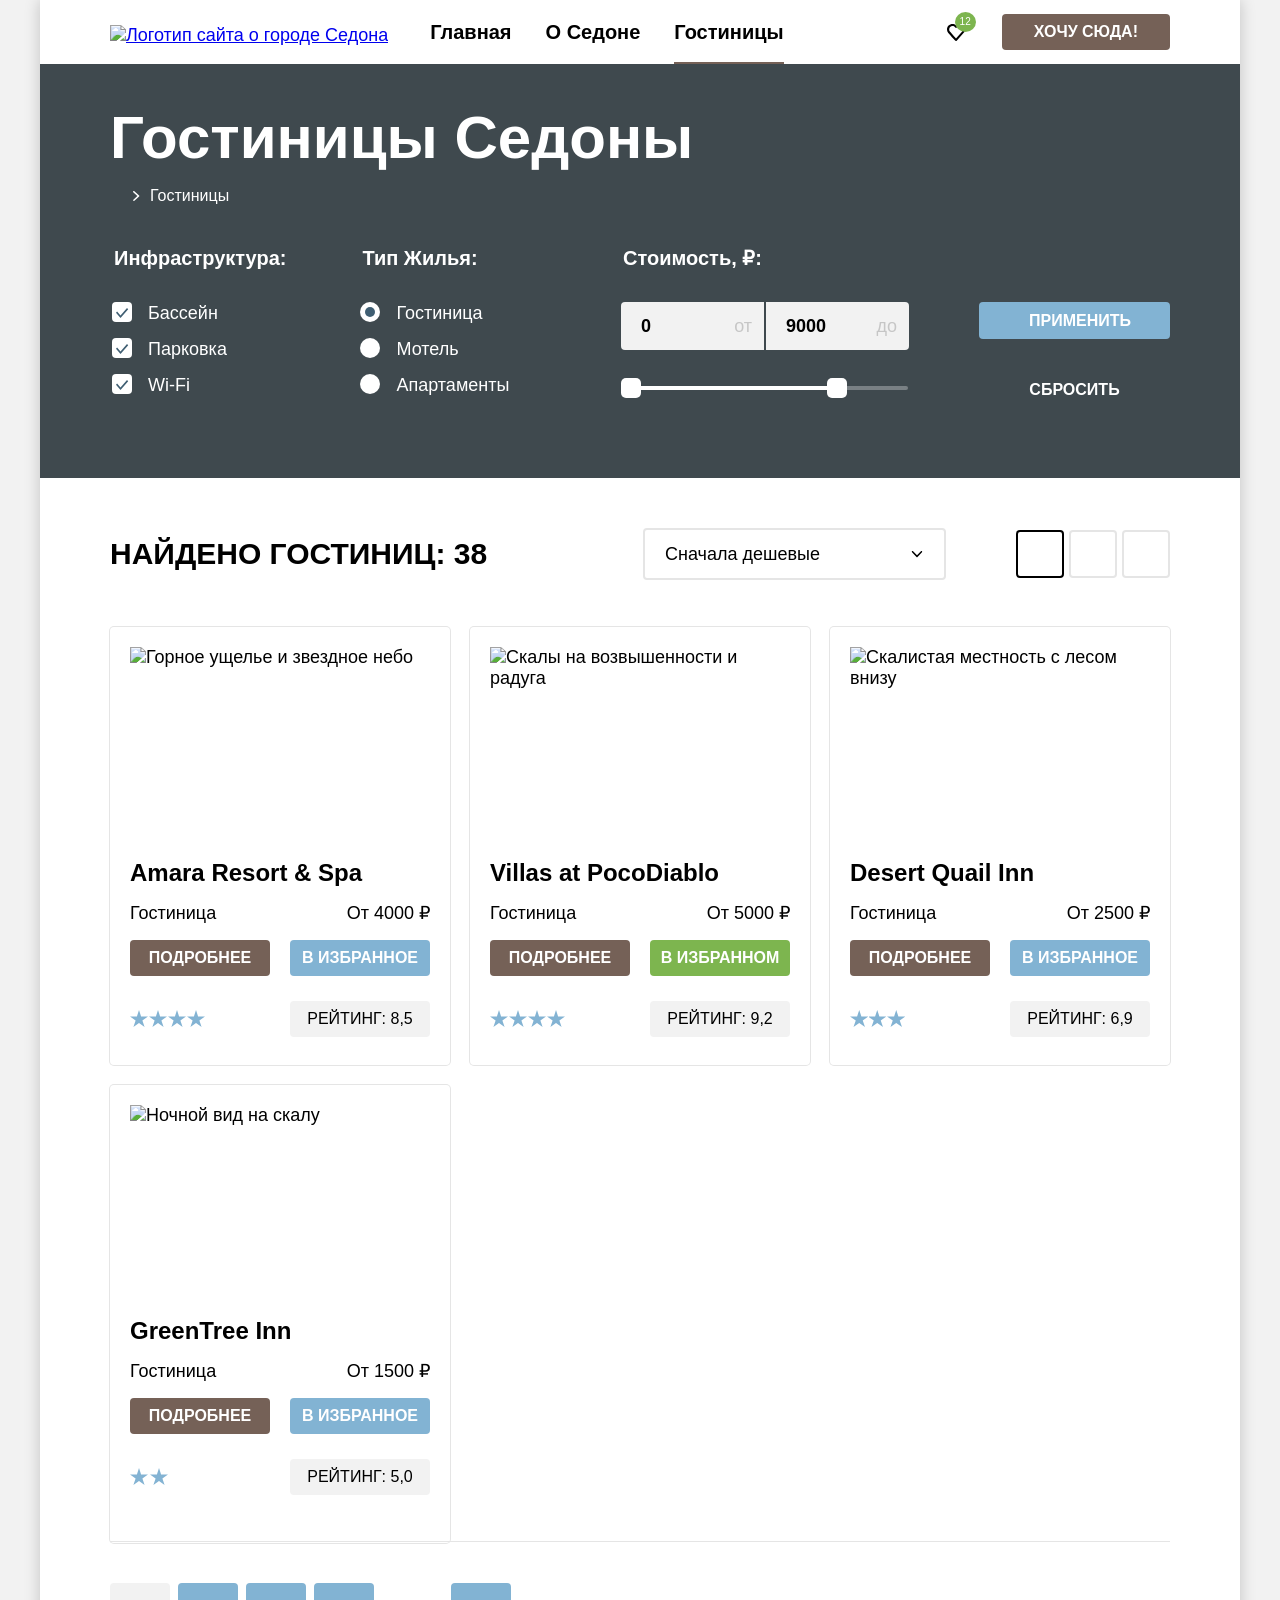
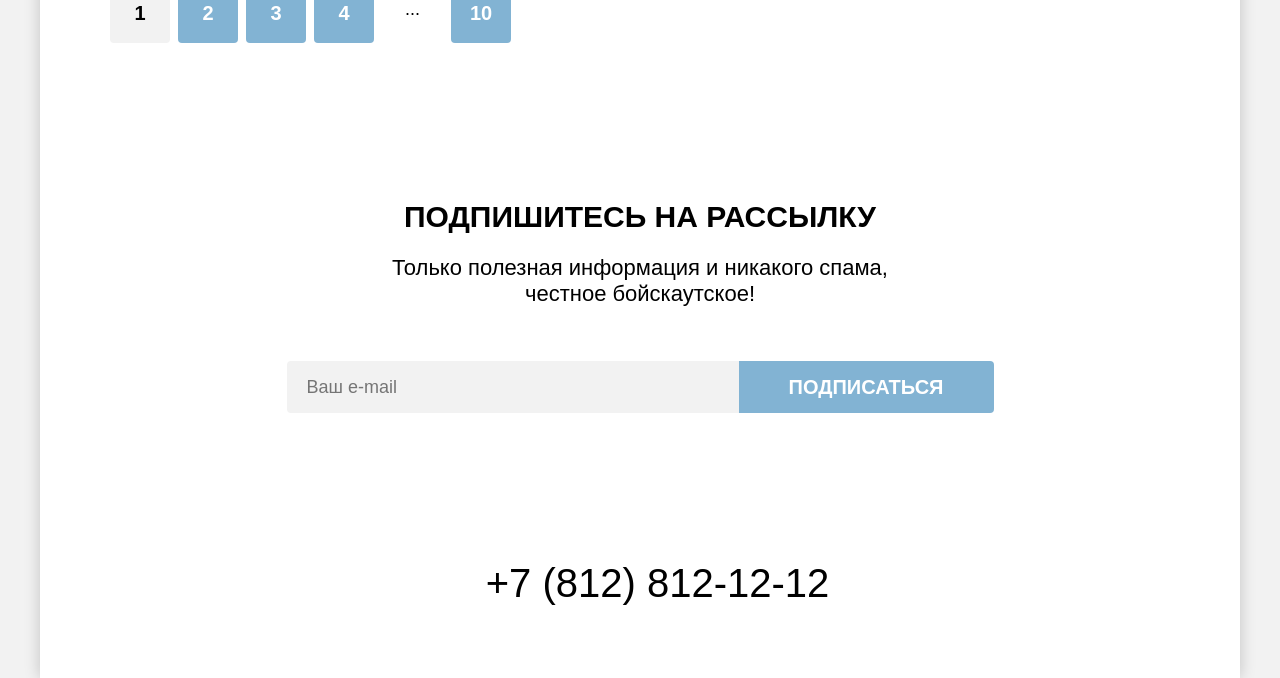
==== commit a88b25df: "add layout changes for perfect pixel" ====
--- a/catalog.html
+++ b/catalog.html
@@ -273,10 +273,10 @@
 
         <section class="subscription">
           <h2 class="subscription-title">Подпишитесь на рассылку</h2>
-          <p class="subscription-subtitle">Только полезная информация и никакого спама, честное бойскаутское!</p>
+          <p class="subscription-subtitle">Только полезная информация и никакого спама, <br> честное бойскаутское!</p>
           <form class="subscribe-form" action="https://echo.htmlacademy.ru/" method="post">
             <label class="visually-hidden" for="subscribe-form-email">Ваш e-mail</label>
-            <input class="subscription-input" type="email" id="subscribe-form-email" name="email" placeholder="E-mail"
+            <input class="subscription-input" type="email" id="subscribe-form-email" name="email" placeholder="Ваш e-mail"
               required>
             <button class="button button-action subscribe-form-button" type="submit">Подписаться</button>
           </form>
--- a/styles/styles.css
+++ b/styles/styles.css
@@ -126,7 +126,7 @@
   display: flex;
   flex-wrap: wrap;
   list-style-type: none;
-  gap: 8px;
+  gap: 10px;
   margin: 0;
   padding: 0;
 }
@@ -218,7 +218,7 @@
   text-align: center;
   text-transform: uppercase;
   text-decoration: none;
-  padding: 8px 20px;
+  padding: 8px 32px;
   border-radius: 4px;
   transition: background-color 250ms ease-in-out, color 250ms ease-in-out;
 }
@@ -269,7 +269,7 @@
 .button-large {
   font-size: 20px;
   line-height: 36px;
-  padding: 8px 34px;
+  padding: 8px 50px;
 }
 
 .button-small {
@@ -278,8 +278,17 @@
 
 .button-wide {
   width: 100%;
-  border-radius: 10px;
+  border-radius: 4px;
   padding: 8px 34px;
+}
+
+.filter-button-submit,
+.filter-button-reset {
+  width: 191px;
+  padding: 8px 50px;
+  font-size: 16px;
+  line-height: 21px;
+  border-radius: 4px;
 }
 
 .hero {
@@ -356,7 +365,8 @@
 .advantages-main-title,
 .services-title,
 .search-offer-title {
-  margin: 0;
+  margin: 0 auto;
+  padding: 0;
   font-size: 30px;
   line-height: 36px;
   font-weight: 700;
@@ -367,7 +377,21 @@
 .advantages-item-title,
 .services-item-title,
 .subscription-title {
-  margin: 0;
+  margin: 0 auto;
+  font-size: 24px;
+  line-height: 28px;
+  font-weight: 700;
+  color: var(--texts-texts-basic);
+  text-align: center;
+  text-transform: uppercase;
+}
+
+.advantages-item-title {
+  max-width: 172px;
+}
+
+.services-item-title {
+  margin-bottom: 30px;
   font-size: 24px;
   line-height: 28px;
   font-weight: 700;
@@ -399,20 +423,34 @@
 
 .advantages-description,
 .services-item-description {
+  margin: 0;
+  padding: 0;
   color: var(--texts-second);
   text-align: center;
 }
 
-.advantages-subtitle,
+.advantages-subtitle {
+  font-size: 22px;
+  line-height: 24px;
+  text-align: center;
+  color: var(--texts-second);
+  max-width: 660px;
+  margin: 25px auto 69px;
+}
+
 .services-subtitle,
 .search-offer-subtitle,
 .subscription-subtitle {
   font-size: 22px;
-  line-height: 24px;
+  line-height: 26px;
   text-align: center;
   color: var(--texts-second);
   max-width: 660px;
-  margin: 20px auto 69px;
+}
+
+.search-offer-subtitle,
+.subscription-subtitle {
+  margin: 20px auto 54px;
 }
 
 .advantages-item:nth-child(1) {
@@ -436,16 +474,16 @@
 }
 
 .services {
-  padding: 64px 0;
+  padding-top: 64px;
 }
 
 .services-title {
+  margin: 0 auto 20px;
   max-width: 500px;
-  margin: 0 auto 20px;
 }
 
 .services-subtitle {
-  margin-bottom: 64px;
+  margin: 20px auto 64px;
 }
 
 .services-list {
@@ -496,7 +534,7 @@
 .subscribe-form {
   display: flex;
   justify-content: center;
-  max-width: 720px;
+  max-width: 684px;
   margin: 0 auto;
 }
 
@@ -530,13 +568,13 @@
   background-repeat: no-repeat;
   background-size: cover;
   background-position: center;
-  padding: 96px 30px;
+  padding: 96px 30px 105px;
   text-align: center;
 }
 
 .subscription-title.different-background {
-  font-size: 24px;
-  line-height: 28px;
+  font-size: 30px;
+  line-height: 36px;
   color: var(--texts-background-deafault);
   text-align: center;
   text-transform: uppercase;
@@ -544,7 +582,7 @@
 
 .subscription-subtitle.different-background {
   font-size: 22px;
-  line-height: 24px;
+  line-height: 26px;
   color: var(--texts-background-deafault);
   text-align: center;
 }
@@ -554,16 +592,16 @@
   flex-wrap: wrap;
   align-items: center;
   justify-content: space-between;
-  padding: 40px 70px;
+  padding: 45px 70px 75px;
 }
 
 .socials-list {
   list-style-type: none;
+  width: 150px;
   margin: 0;
   padding: 0;
   display: flex;
   flex-wrap: wrap;
-  gap: 20px;
   align-items: center;
 }
 
@@ -613,6 +651,13 @@
   width: 22px;
   height: 17px;
 }
+
+.contacts-address {
+  max-width: 500px;
+  font-style: normal;
+  text-align: center;
+}
+
 
 .contacts-phone {
   font-size: 40px;
@@ -679,7 +724,7 @@
 }
 
 .catalog-title {
-  margin-bottom: 8px;
+  margin: 0 0 8px;
   font-size: 60px;
   line-height: 78px;
   font-weight: 700;
@@ -699,7 +744,6 @@
   display: flex;
   gap: 10px;
   align-items: center;
-
 }
 
 .breadcrumbs-item:not(:last-child)::after {
@@ -744,23 +788,20 @@
 .filter-form {
   display: flex;
   flex-wrap: wrap;
-  column-gap: 69px;
-  row-gap: 16px;
-  align-items: flex-start;
   margin-top: 40px;
-}
-
-.filter-form-button-wrap {
-  display: flex;
-  flex-direction: column;
-  gap: 32px;
-  padding-top: 56px;
 }
 
 .filter-field-group {
   width: 150px;
   border: none;
-  margin: 0;
+  margin-right: 70px;
+  padding: 0;
+}
+
+.filter-field-group:nth-child(3) {
+  width: 288px;
+  margin-left: auto;
+  margin-right: 70px;
   padding: 0;
 }
 
@@ -780,6 +821,13 @@
   font-size: 20px;
   line-height: 24px;
   font-weight: 700;
+}
+
+.filter-form-button-wrap {
+  display: flex;
+  flex-direction: column;
+  gap: 32px;
+  padding-top: 56px;
 }
 
 .filter-form-item {
@@ -911,7 +959,6 @@
   margin: 32px 0 36px;
 }
 
-
 .price-range-input {
   width: 143px;
   padding: 12px 20px;
@@ -941,12 +988,30 @@
   border-radius: 0 4px 4px 0;
 }
 
+.view-header {
+  display: flex;
+  flex-wrap: wrap;
+  justify-content: space-between;
+  align-items: center;
+  padding: 50px 70px 47px;
+}
+
 .catalog-filter-title {
+  margin: 0;
+  padding: 0;
   font-weight: 700;
   font-size: 30px;
   line-height: 36px;
   text-transform: uppercase;
   color: var(--texts-texts-basic);
+}
+
+.select-view-wrapper {
+  display: flex;
+  flex-wrap: wrap;
+  align-items: center;
+  margin-left: auto;
+  gap: 70px;
 }
 
 .select-control {
@@ -985,21 +1050,12 @@
   outline: none;
 }
 
-.view-header {
-  display: flex;
-  flex-wrap: wrap;
-  justify-content: space-between;
-  align-items: center;
-  margin: 50px 0 40px;
-  padding: 0 70px;
-}
-
 .view {
   list-style-type: none;
   margin: 0;
   padding: 0;
   display: flex;
-  gap: 2px;
+  gap: 5px;
 }
 
 .view-item-link {
@@ -1040,14 +1096,6 @@
   background-image: url("../images/icons/list.svg");
 }
 
-.select-view-wrapper {
-  display: flex;
-  flex-wrap: wrap;
-  align-items: center;
-  margin-left: auto;
-  gap: 70px;
-}
-
 .hotels-list {
   list-style-type: none;
   display: grid;
@@ -1055,7 +1103,7 @@
   column-gap: 20px;
   row-gap: 20px;
   margin: 0 0 40px;
-  padding: 0 70px 40px;
+  padding: 0 70px;
   position: relative;
 }
 
@@ -1079,6 +1127,10 @@
   box-shadow: 0 0 0 1px var(--buttons-disabled);
 }
 
+.hotels-list-item:last-child {
+  padding-bottom: 40px;
+}
+
 .hotels-list-item-link {
   grid-column: 1 / -1;
   text-decoration: none;
@@ -1086,6 +1138,8 @@
 }
 
 .hotels-list-item-title {
+  margin: 0;
+  padding: 0;
   font-size: 24px;
   line-height: 28px;
   font-weight: 700;
@@ -1093,12 +1147,16 @@
 }
 
 .hotels-list-item-type {
+  margin: 0;
+  padding: 0;
   font-size: 18px;
   line-height: 21px;
   color: var(--texts-texts-basic);
 }
 
 .hotels-list-item-price {
+  margin: 0;
+  padding: 0;
   font-size: 18px;
   line-height: 21px;
   color: var(--texts-texts-basic);
@@ -1150,10 +1208,12 @@
   gap: 8px;
   list-style-type: none;
   margin: 0;
-  padding-left: 70px;
+  padding: 0 0 60px 70px
 }
 
 .pagination-item {
+  margin: 0;
+  padding: 0;
   display: flex;
   border-radius: 4px;
 }
@@ -1195,11 +1255,26 @@
 }
 
 .pagination-item-ellipsis {
-  align-self: center;
+  padding: 16px 23px;
 }
 
 .subscription {
-  padding: 96px 30px;
+  padding: 96px 30px 105px;
+  text-align: center;
+}
+
+.subscription-title {
+  font-size: 30px;
+  line-height: 36px;
+  color: var(--texts-texts-basic);
+  text-align: center;
+  text-transform: uppercase;
+}
+
+.subscription-subtitle {
+  font-size: 22px;
+  line-height: 26px;
+  color: var(--texts-texts-basic);
   text-align: center;
 }
 
@@ -1215,6 +1290,7 @@
 
 .modal-container-hidden {
   display: none;
+  z-index: 2;
 }
 
 .modal {
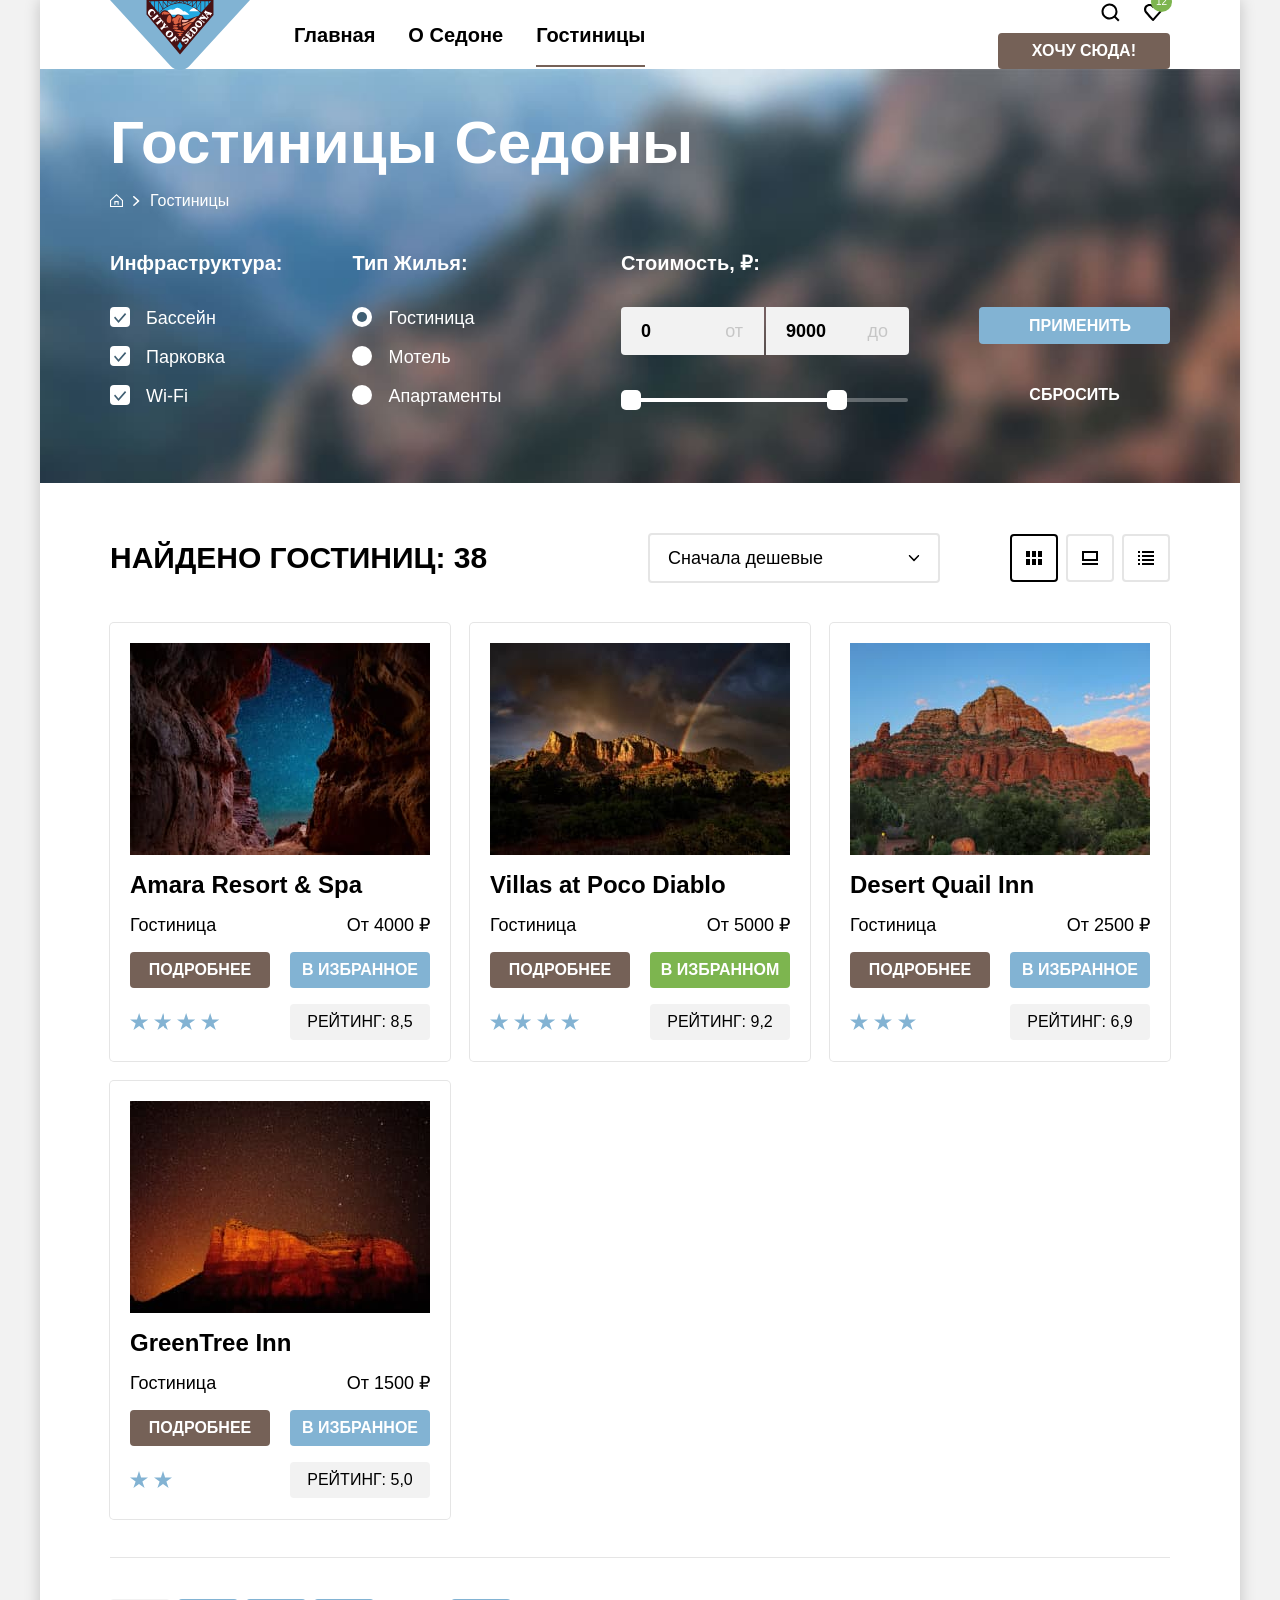
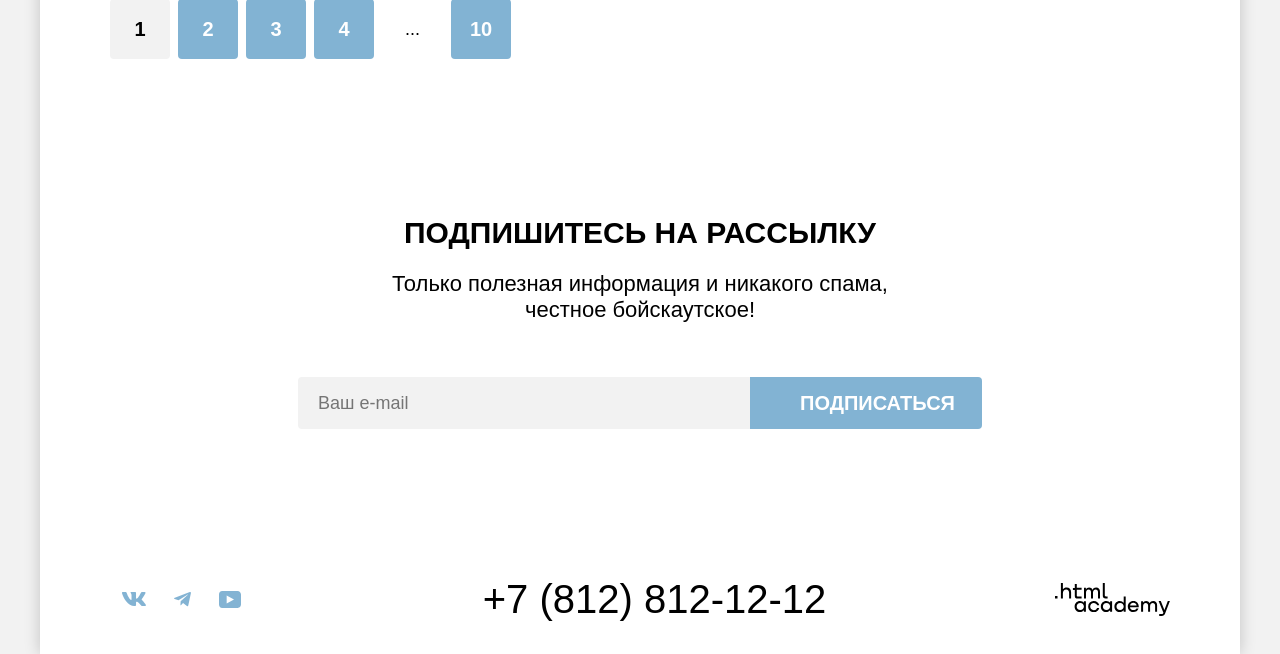
==== commit eb0b7b9a: "Merge pull request #1 from AnastasiiaXX/master" ====
--- a/catalog.html
+++ b/catalog.html
@@ -15,7 +15,7 @@
       <header class="main-header">
         <a class="main-header-link" href="index.html" aria-current="page">
           <img class="main-header-logo" src="images/sedona-logo.svg" alt="Логотип сайта о городе Седона" width="140"
-            height="70" />
+            height="70">
         </a>
 
         <nav class="navigation">
@@ -64,7 +64,7 @@
             </li>
           </ul>
 
-          <section class="filter" data-test="filter">
+          <section class="filter">
             <h2 class="visually-hidden">Фильтр и сортировка гостиниц</h2>
             <form class="filter-form" action="https://echo.htmlacademy.ru/" method="get">
               <fieldset class="filter-field-group">
@@ -189,7 +189,7 @@
             <li class="hotels-list-item">
               <a class="hotels-list-item-link" href="#" tabindex="-1">
                 <img class="hotels-list-image" src="images/hotels/amara-resort-spa.jpg"
-                  alt="Горное ущелье и звездное небо" width="300" height="212" />
+                  alt="Горное ущелье и звездное небо" width="300" height="212">
                 <h3 class="hotels-list-item-title">Amara Resort & Spa</h3>
               </a>
               <p class="hotels-list-item-type">Гостиница</p>
@@ -205,8 +205,8 @@
             <li class="hotels-list-item">
               <a class="hotels-list-item-link" href="#" tabindex="-1">
                 <img class="hotels-list-image" src="images/hotels/villas-at-pocodiablo.jpg"
-                  alt="Скалы на возвышенности и радуга" width="300" height="212" />
-                <h3 class="hotels-list-item-title">Villas at PocoDiablo</h3>
+                  alt="Скалы на возвышенности и радуга" width="300" height="212">
+                <h3 class="hotels-list-item-title">Villas at Poco Diablo</h3>
               </a>
               <p class="hotels-list-item-type">Гостиница</p>
               <p class="hotels-list-item-price">От 5000 ₽</p>
@@ -220,7 +220,7 @@
             <li class="hotels-list-item">
               <a class="hotels-list-item-link" href="#" tabindex="-1">
                 <img class="hotels-list-image" src="images/hotels/desert-quail-inn.jpg"
-                  alt="Скалистая местность с лесом внизу" width="300" height="212" />
+                  alt="Скалистая местность с лесом внизу" width="300" height="212">
                 <h3 class="hotels-list-item-title">Desert Quail Inn</h3>
               </a>
               <p class="hotels-list-item-type">Гостиница</p>
@@ -235,7 +235,7 @@
             <li class="hotels-list-item">
               <a class="hotels-list-item-link" href="#" tabindex="-1">
                 <img class="hotels-list-image" src="images/hotels/greentree-inn.jpg" alt="Ночной вид на скалу"
-                  width="300" height="212" />
+                  width="300" height="212">
                 <h3 class="hotels-list-item-title">GreenTree Inn</h3>
               </a>
               <p class="hotels-list-item-type">Гостиница</p>
@@ -309,6 +309,4 @@
       </footer>
       </div>
   </body>
-
-
 </html>
--- a/styles/styles.css
+++ b/styles/styles.css
@@ -54,6 +54,12 @@
   box-sizing: border-box;
 }
 
+img {
+  max-width: 100%;
+  height: auto;
+  object-fit: contain;
+}
+
 html {
   height: 100%;
 }
@@ -98,13 +104,13 @@
 
 .main-header {
   display: flex;
-  align-items: center;
+  align-items: flex-start;
   padding: 0 70px;
-  column-gap: 30px;
+  column-gap: 32px;
 }
 
 .main-header-link {
-  margin-bottom: -7px;
+  margin-bottom: -10px;
   position: relative;
   z-index: 1;
   transition: opacity 250ms ease-in-out;
@@ -126,15 +132,17 @@
   display: flex;
   flex-wrap: wrap;
   list-style-type: none;
-  gap: 10px;
+  gap: 9px;
   margin: 0;
   padding: 0;
 }
 
 .navigation-user {
+  max-width: 270px;
   display: flex;
   flex-wrap: wrap;
   align-items: center;
+  justify-content: flex-end;
   margin: 0;
   padding: 0;
   list-style-type: none;
@@ -153,7 +161,7 @@
 
 .navigation-user-link {
   display: block;
-  padding: 12px 16px;
+  padding: 12px 17px;
   background-repeat: no-repeat;
   background-position: center;
   position: relative;
@@ -182,7 +190,7 @@
 }
 
 .navigation-user .button {
-  margin-left: 20px;
+  margin-left: 17px;
 }
 
 .navigation-user-link.search {
@@ -195,7 +203,7 @@
 
 .favourites-count {
   position: absolute;
-  right: -4px;
+  right: -2px;
   top: -8px;
   background-color: var(--buttons-select);
   color: var(--texts-background-deafault);
@@ -218,7 +226,7 @@
   text-align: center;
   text-transform: uppercase;
   text-decoration: none;
-  padding: 8px 32px;
+  padding: 8px 34px;
   border-radius: 4px;
   transition: background-color 250ms ease-in-out, color 250ms ease-in-out;
 }
@@ -279,7 +287,7 @@
 .button-wide {
   width: 100%;
   border-radius: 4px;
-  padding: 8px 34px;
+  padding: 12px 50px;
 }
 
 .filter-button-submit,
@@ -327,7 +335,7 @@
 
 .advantages-header {
   max-width: 720px;
-  margin: 0 auto 90px;
+  margin: 0 auto 92px;
   text-align: center;
 }
 
@@ -459,7 +467,7 @@
   grid-column: 1 / -1;
 }
 
-.advantages-item:nth-child(5) {
+.advantages-item:last-child {
   display: flex;
   flex-direction: row-reverse;
   grid-column: 1 / -1;
@@ -554,6 +562,7 @@
 .subscribe-form-button {
   flex-shrink: 0;
   min-width: 232px;
+  max-width: 232px;
   padding: 8px 50px;
   font-size: 20px;
   line-height: 36px;
@@ -592,12 +601,12 @@
   flex-wrap: wrap;
   align-items: center;
   justify-content: space-between;
-  padding: 45px 70px 75px;
+  padding: 45px 70px 35px;
 }
 
 .socials-list {
   list-style-type: none;
-  width: 150px;
+  width: 144px;
   margin: 0;
   padding: 0;
   display: flex;
@@ -609,7 +618,7 @@
   display: flex;
   justify-content: center;
   align-items: center;
-  width: 47px;
+  width: 48px;
   height: 40px;
   background-repeat: no-repeat;
   background-position: center;
@@ -656,8 +665,9 @@
   max-width: 500px;
   font-style: normal;
   text-align: center;
-}
-
+  display: flex;
+  flex-direction: column;
+}
 
 .contacts-phone {
   font-size: 40px;
@@ -676,6 +686,13 @@
 
 .contacts-phone:active {
   color: var(--icons-active);
+}
+
+.academy-link-wrapper {
+  display: flex;
+  justify-content: center;
+  align-items: center;
+  flex-direction: column;
 }
 
 .academy-link {
@@ -789,11 +806,13 @@
   display: flex;
   flex-wrap: wrap;
   margin-top: 40px;
+  row-gap: 32px;
 }
 
 .filter-field-group {
   width: 150px;
   border: none;
+  margin: 0;
   margin-right: 70px;
   padding: 0;
 }
@@ -812,7 +831,7 @@
   display: flex;
   flex-wrap: wrap;
   flex-direction: column;
-  gap: 13px;
+  gap: 16px;
   margin-top: 32px;
 }
 
@@ -821,6 +840,8 @@
   font-size: 20px;
   line-height: 24px;
   font-weight: 700;
+  padding: 0;
+
 }
 
 .filter-form-button-wrap {
@@ -903,7 +924,7 @@
   position: relative;
   width: 287px;
   height: 4px;
-  margin-top: 36px;
+  margin-top: 43px;
   background-color: rgba(255, 255, 255, 0.3);
   border-radius: 4px;
 }
@@ -945,7 +966,7 @@
 .price-range-input-label {
   position: absolute;
   top: 12px;
-  right: 12px;
+  right: 21px;
   color: rgba(0, 0, 0, 0.3)
 }
 
@@ -957,6 +978,11 @@
   display: flex;
   gap: 2px;
   margin: 32px 0 36px;
+}
+
+.price-range-input::-webkit-outer-spin-button,
+.price-range-input::-webkit-inner-spin-button {
+  -webkit-appearance: none;
 }
 
 .price-range-input {
@@ -969,7 +995,7 @@
   line-height: 24px;
   font-weight: 700;
   border: none;
-  appearance: textfield;
+  -moz-appearance: textfield;
 }
 
 .price-range-input:hover {
@@ -993,7 +1019,7 @@
   flex-wrap: wrap;
   justify-content: space-between;
   align-items: center;
-  padding: 50px 70px 47px;
+  padding: 50px 70px 40px;
 }
 
 .catalog-filter-title {
@@ -1015,12 +1041,13 @@
 }
 
 .select-control {
+  width: 292px;
   font-family: inherit;
   font-size: 18px;
   line-height: 20px;
   color: var(--texts-texts-basic);
   background-color: var(--texts-background-deafault);
-  padding: 14px 100px 14px 20px;
+  padding: 13px 36px 13px 18px;
   border: 2px solid var(--forms-elements-1);
   border-radius: 4px;
   appearance: none;
@@ -1028,7 +1055,7 @@
   background-image: url("../images/icons/arrow-downward.svg");
   background-repeat: no-repeat;
   background-size: 12px 7px;
-  background-position: right 21px center;
+  background-position: right 18px center;
   transition: border-color 250ms ease-in-out;
 }
 
@@ -1051,11 +1078,14 @@
 }
 
 .view {
+  display: flex;
+  flex-wrap: wrap;
+  justify-content: flex-end;
+  max-width: 200px;
   list-style-type: none;
   margin: 0;
   padding: 0;
-  display: flex;
-  gap: 5px;
+  gap: 8px;
 }
 
 .view-item-link {
@@ -1103,7 +1133,7 @@
   column-gap: 20px;
   row-gap: 20px;
   margin: 0 0 40px;
-  padding: 0 70px;
+  padding: 0 70px 40px;
   position: relative;
 }
 
@@ -1122,13 +1152,9 @@
   grid-template-columns: repeat(2, 1fr);
   grid-template-rows: auto auto 1fr auto;
   gap: 16px 20px;
-  padding: 20px;
+  padding: 20px 20px 21px;
   border-radius: 4px;
   box-shadow: 0 0 0 1px var(--buttons-disabled);
-}
-
-.hotels-list-item:last-child {
-  padding-bottom: 40px;
 }
 
 .hotels-list-item-link {
@@ -1138,7 +1164,7 @@
 }
 
 .hotels-list-item-title {
-  margin: 0;
+  margin: 16px 0 0;
   padding: 0;
   font-size: 24px;
   line-height: 28px;
@@ -1165,6 +1191,8 @@
 }
 
 .hotels-list-item-stars {
+  padding: 0;
+  margin: 9px 0 0;
   height: 17px;
   background-image: url("../images/icons/star.svg");
   background-repeat: space repeat;
@@ -1173,15 +1201,15 @@
 }
 
 .two-stars {
-  width: 38px;
+  width: 42px;
 }
 
 .three-stars {
-  width: 55px;
+  width: 66px;
 }
 
 .four-stars {
-  width: 75px;
+  width: 89px;
 }
 
 .hotels-list-item-rating {
@@ -1205,6 +1233,7 @@
 
 .pagination {
   display: flex;
+  flex-wrap: wrap;
   gap: 8px;
   list-style-type: none;
   margin: 0;
@@ -1255,6 +1284,9 @@
 }
 
 .pagination-item-ellipsis {
+  display: flex;
+  align-items: center;
+  justify-content: center;
   padding: 16px 23px;
 }
 
@@ -1286,11 +1318,11 @@
   width: 100%;
   height: 100%;
   background-color: rgba(242, 242, 242, 0.8);
+    z-index: 2;
 }
 
 .modal-container-hidden {
   display: none;
-  z-index: 2;
 }
 
 .modal {
@@ -1299,7 +1331,7 @@
   padding: 64px 70px;
   border-radius: 30px;
   background-color: var(--texts-background-deafault);
-  box-shadow: 0 25px 50px 0 rgba(0, 0, 0, 0.15);
+  box-shadow: 0 4px 4px 0 rgba(0, 0, 0, 0.15);
 }
 
 .modal-hotel-search {
@@ -1336,21 +1368,22 @@
   display: flex;
   align-items: center;
   margin-bottom: 48px;
-}
-
-.field-group:not(.counter) {
   justify-content: space-between;
 }
 
-.field-group.counter {
-  gap: 38px;
+
+.counter-wrapper {
+  display: flex;
+  gap: 88px;
+  align-items: flex-start;
 }
 
 .field-label {
   width: 137px;
-  font-size: 18px;
+  font-size: 20px;
   line-height: 24px;
   font-weight: 700;
+  color: var(--texts-texts-basic);
 }
 
 .input-wrapper {
@@ -1383,6 +1416,7 @@
 
 .user-message {
   margin: 0;
+  padding: 0;
   position: absolute;
   top: 55px;
   left: 20px;
@@ -1397,7 +1431,7 @@
 .guest-counter {
   display: flex;
   align-items: center;
-  gap: 12px;
+  gap: 46px;
 }
 
 .guest-counter .field-label {
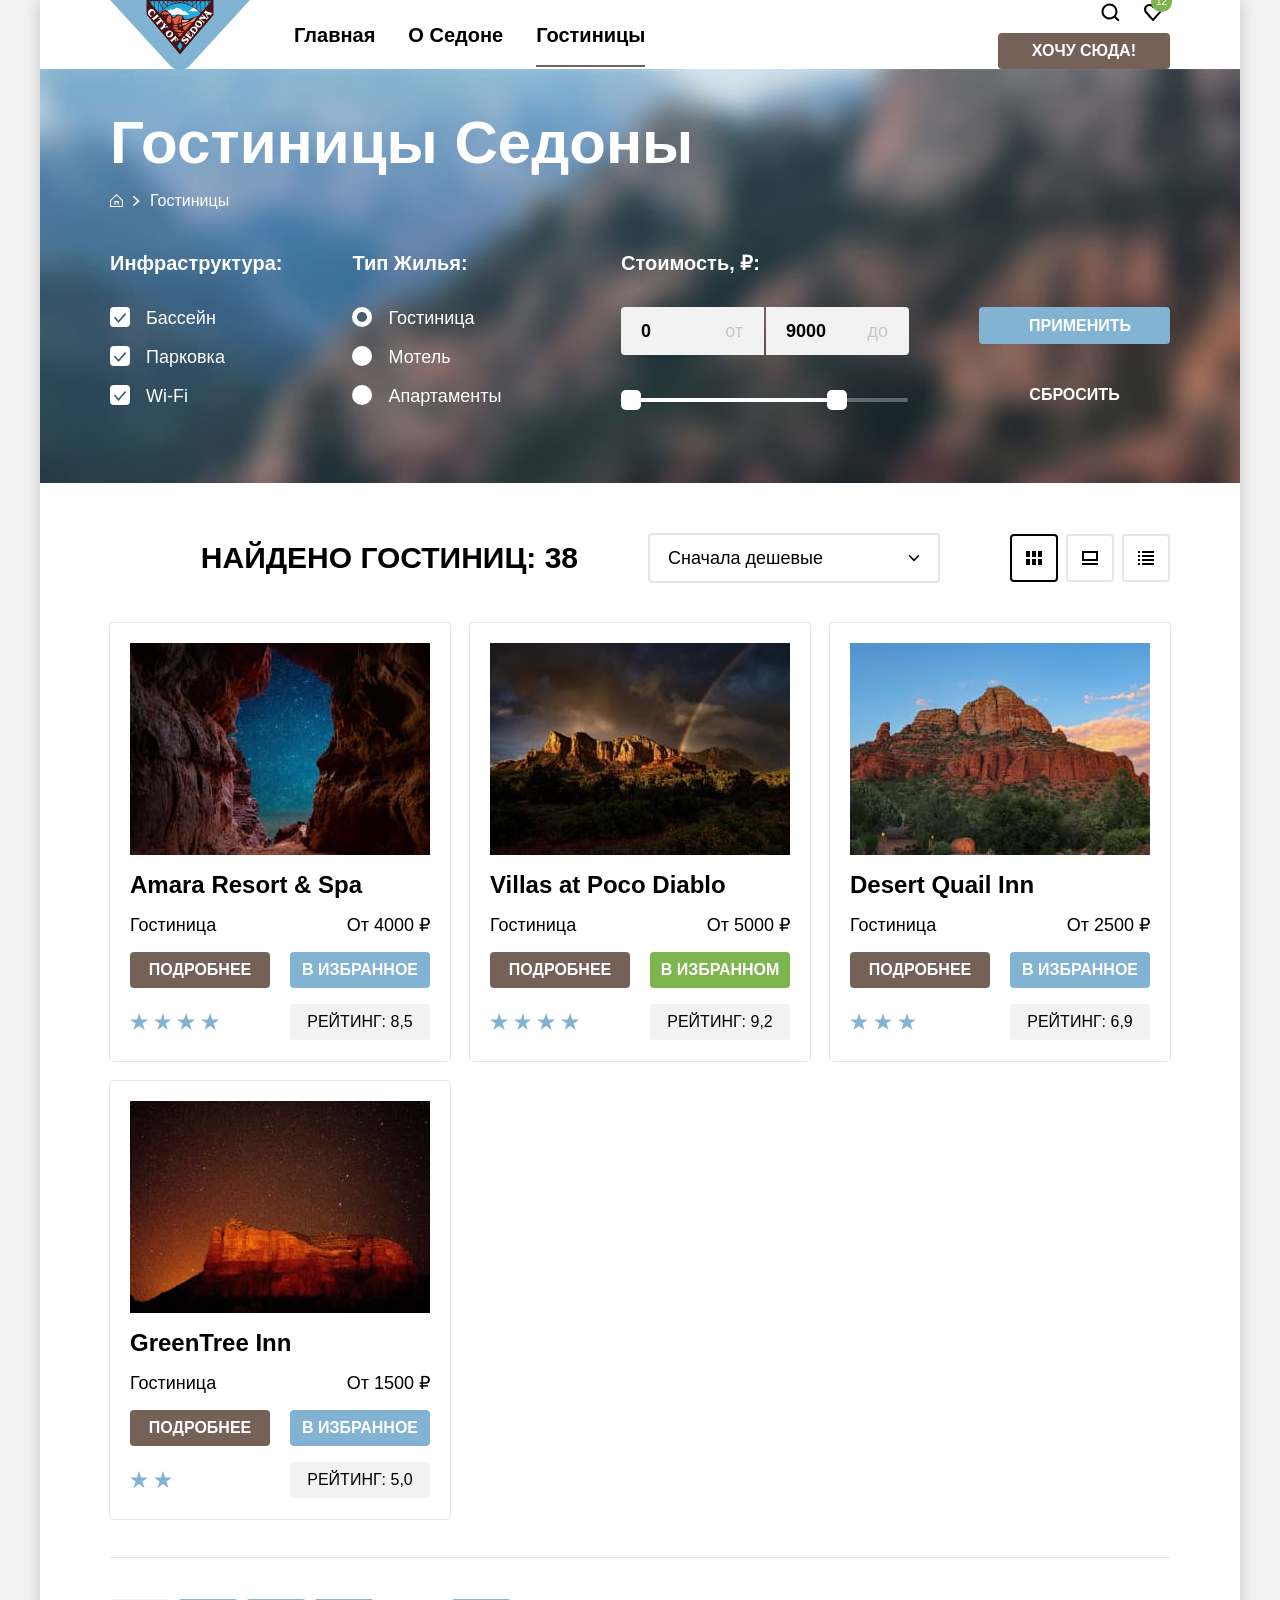
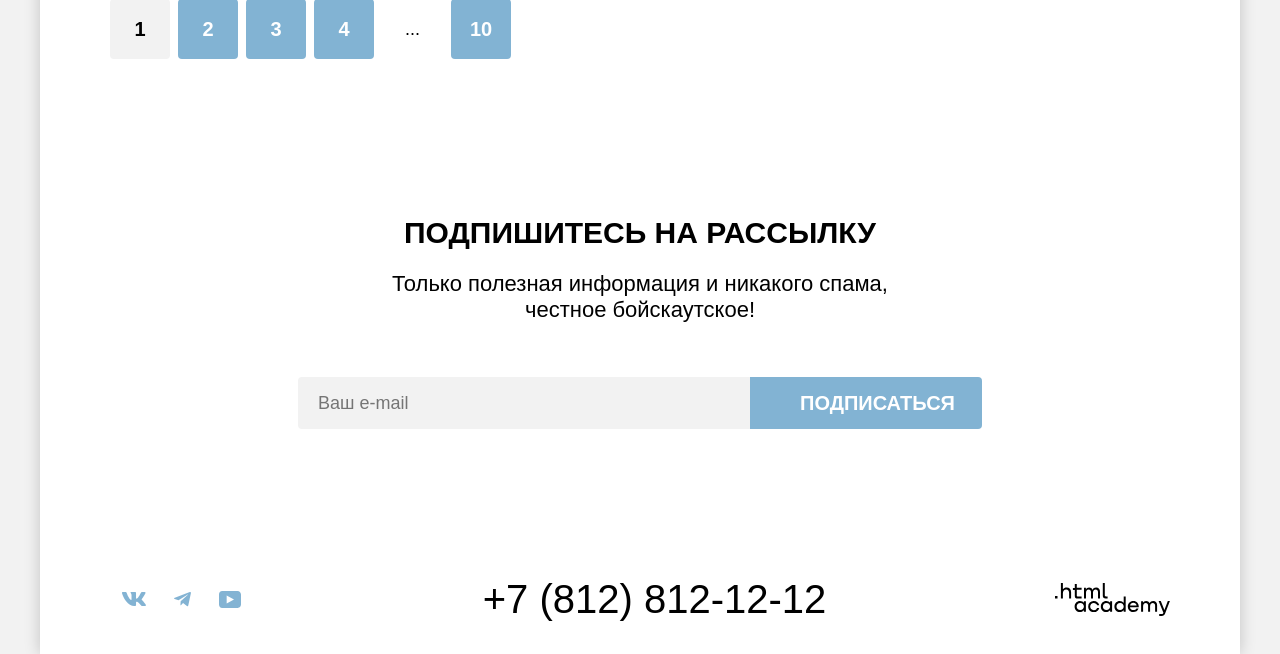
==== commit d96c4dab: "add some visual, fix firefox layout, fix color naming, buttons-links, tooltip pperfect" ====
--- a/catalog.html
+++ b/catalog.html
@@ -159,8 +159,9 @@
 
         <section class="catalog-filter-results">
           <div class="view-header">
-            <h2 class="catalog-filter-title">Найдено гостиниц: 38</h2>
+
             <div class="select-view-wrapper">
+              <h2 class="catalog-filter-title">Найдено гостиниц: 38</h2>
             <select class="select-control" aria-label="Сортировка" name="sort-type">
               <option value="cheap">Сначала дешевые</option>
               <option value="expensive">Сначала дорогие</option>
--- a/styles/styles.css
+++ b/styles/styles.css
@@ -1,10 +1,10 @@
 :root {
-	--texts-second: #333;
+	--texts-second: #333333;
 	--texts-error: #ff5757;
 	--texts-hover: #756157;
 	--texts-active: rgba(117, 97, 87, 0.3);
-	--texts-texts-basic: #000;
-	--texts-background-deafault: #fff;
+	--texts-texts-basic: #000000;
+	--texts-background-deafault: #ffffff;
 	--texts-background-small: rgba(255, 255, 255, 0.3);
 	--texts-background-hover: rgba(255, 255, 255, 0.6);
 	--texts-background-active: rgba(255, 255, 255, 0.3);
@@ -15,12 +15,12 @@
 	--buttons-brown-hover: #615048;
 	--buttons-blue-hover: #68a2ca;
 	--buttons-green-hover: #6c9e42;
-	--background-basic-1: #fff;
+	--background-basic-1: #ffffff;
 	--background-basic-2: rgba(0, 0, 0, 0.3);
 	--background-basic-3: #82b3d3;
 	--background-second-1: rgba(131, 179, 211, 0.12);
 	--background-second-2: rgba(131, 179, 211, 0.2);
-	--icons-basic: #000;
+	--icons-basic: #000000;
 	--icons-second: #83b3d3;
 	--icons-text: #7db54f;
 	--icons-hover: #756157;
@@ -245,6 +245,12 @@
   cursor: default;
 }
 
+.filter-button-reset:disabled {
+  background-color: transparent;
+  color: rgba(255, 255, 255, 0.1);
+  pointer-events: none;
+}
+
 .button:active {
   color: var(--texts-background-active);
 }
@@ -359,7 +365,7 @@
 }
 
 .advantages-item-small {
-  padding: 112px 85px;
+  padding: 112px 84px;
 }
 
 .advantages-image {
@@ -554,7 +560,7 @@
   font-size: 18px;
   line-height: 24px;
   background-color: var(--forms-elements-2);
-  color: #000;
+  color: var(--texts-texts-basic);
   border: none;
   border-radius: 4px 0 0 4px;
 }
@@ -943,6 +949,15 @@
   border-radius: 5px;
   background-color: var(--texts-background-deafault);
   cursor: pointer;
+}
+
+.range-toggle:hover {
+  cursor: pointer;
+}
+
+.range-toggle:active {
+  cursor: pointer;
+  outline: 2px solid var(--background-basic-3);
 }
 
 .min-price-toggle {
@@ -1478,7 +1493,7 @@
   left: 50%;
   width: 12px;
   height: 2px;
-  background-color: #ccc;
+  background-color: #cccccc;
   transform: translate(-50%, -50%);
   transition: background-color 250ms;
 }
@@ -1497,12 +1512,12 @@
 
 .counter-button:hover::before,
 .counter-button:hover::after {
-  background-color: #000;
+  background-color: var(--texts-texts-basic);
 }
 
 .counter-button:active::before,
 .counter-button:active::after {
-  background-color: #ccc;
+  background-color: #cccccc;
 }
 .tooltip-container {
   position: relative;
@@ -1531,7 +1546,7 @@
   display: none;
   width: 256px;
   background-color: var(--texts-second);
-  color: #fff;
+  color: var(--texts-background-deafault);
   padding: 15px 18px 18px 22px;
   border-radius: 10px;
   font-size: 16px;
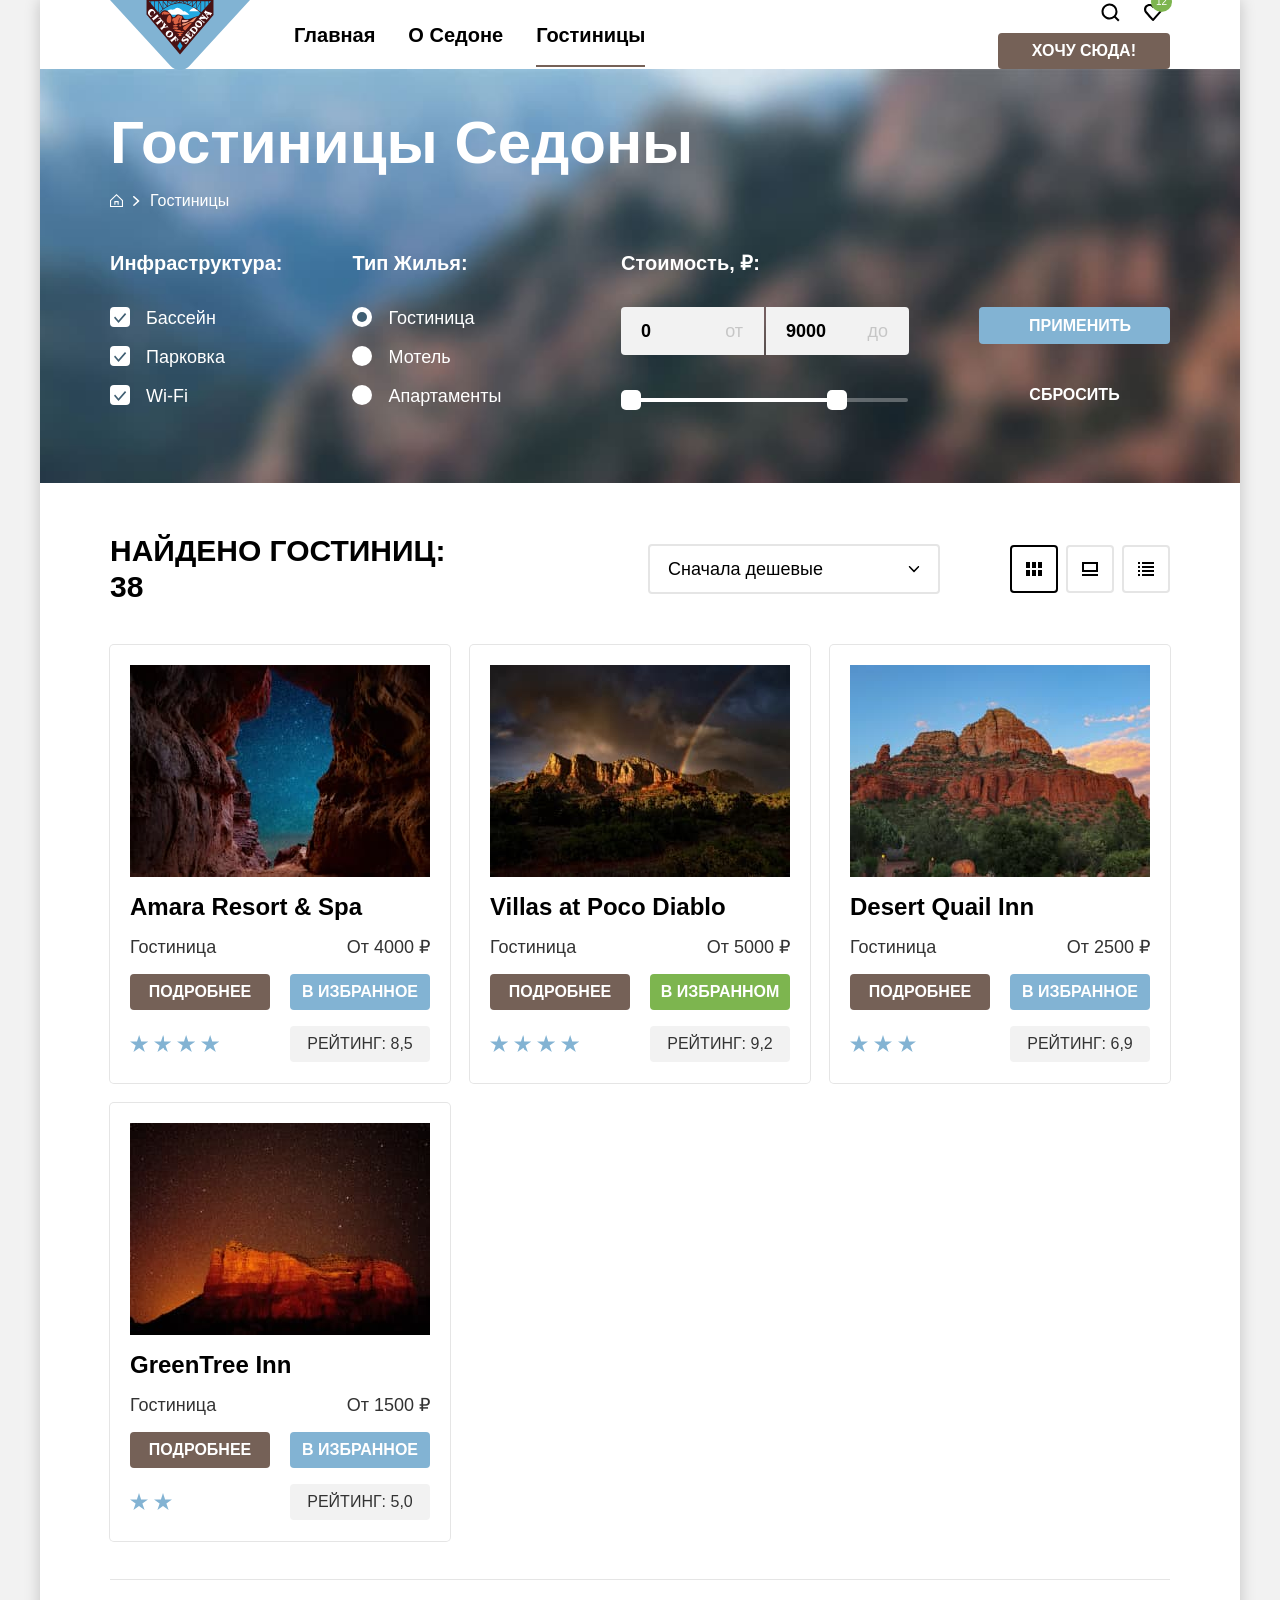
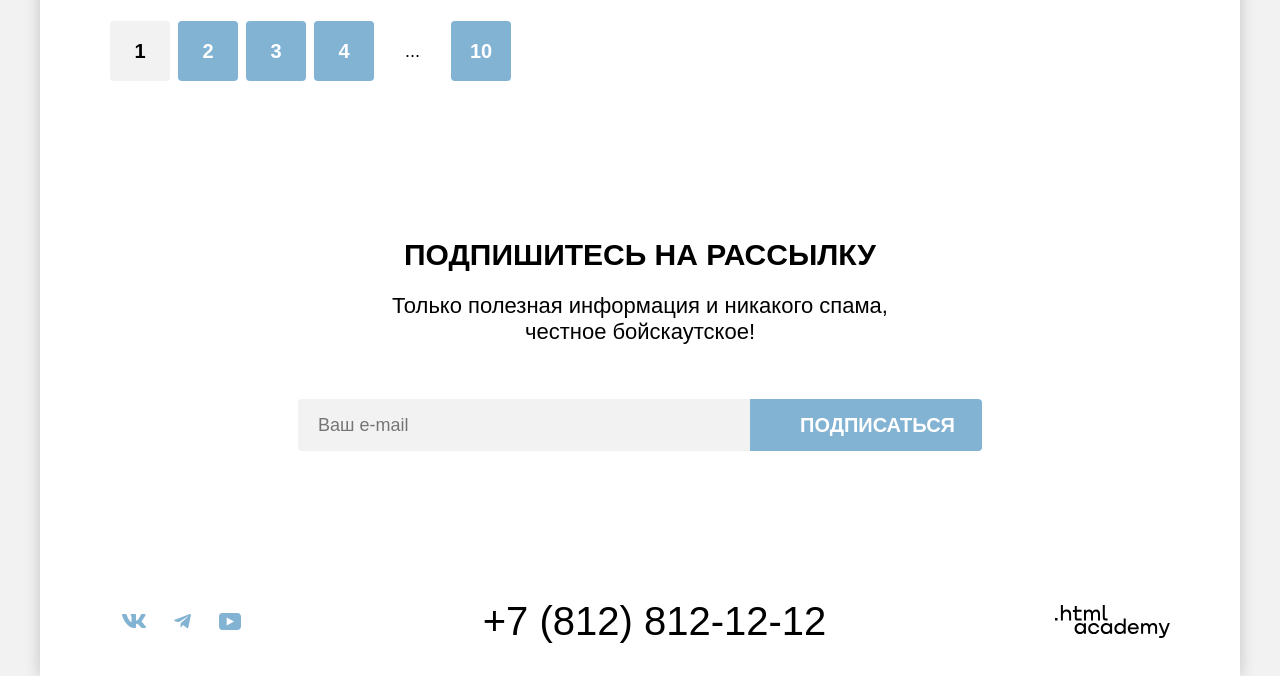
==== commit e54934ac: "Merge pull request #2 from AnastasiiaXX/master" ====
--- a/catalog.html
+++ b/catalog.html
@@ -72,7 +72,7 @@
                 <ul class="filter-form-list">
                   <li class="filter-form-item">
                     <label class="filter-label">
-                      <input class="visually-hidden filter-input" type="checkbox" name="pool"  value="yes" checked>
+                      <input class="visually-hidden filter-input" type="checkbox" name="pool" value="yes" checked>
                       <span class="checkmark-field"></span>
                       <span class="filter-value">Бассейн</span>
                     </label>
@@ -99,7 +99,7 @@
                 <ul class="filter-form-list">
                   <li class="filter-form-item">
                     <label class="filter-label">
-                      <input  class="visually-hidden filter-input" type="radio" name="accommodation-group" value="hotel"
+                      <input class="visually-hidden filter-input" type="radio" name="accommodation-group" value="hotel"
                         checked>
                       <span class="checkmark-field"></span>
                       <span class="filter-value">Гостиница</span>
@@ -114,7 +114,8 @@
                   </li>
                   <li class="filter-form-item">
                     <label class="filter-label">
-                      <input class="visually-hidden filter-input" type="radio" name="accommodation-group" value="apartment">
+                      <input class="visually-hidden filter-input" type="radio" name="accommodation-group"
+                        value="apartment">
                       <span class="checkmark-field"></span>
                       <span class="filter-value">Апартаменты</span>
                     </label>
@@ -128,12 +129,14 @@
                   <div class="range-wrapper-inputs">
                     <div class="range-wrapper">
                       <label class="label-text price-range-input-label" for="min-value">от</label>
-                      <input class="price-range-input price-range-input-min" type="number" value="0" id="min-value" name="min-price">
+                      <input class="price-range-input price-range-input-min" type="number" value="0" id="min-value"
+                        name="min-price">
                     </div>
 
                     <div class="range-wrapper">
                       <label class="label-text price-range-input-label" for="max-value">до</label>
-                      <input class="price-range-input price-range-input-max" type="number" value="9000" id="max-value" name="max-price">
+                      <input class="price-range-input price-range-input-max" type="number" value="9000" id="max-value"
+                        name="max-price">
                     </div>
                   </div>
                 </div>
@@ -148,7 +151,7 @@
                   </div>
                 </div>
 
-             </fieldset>
+              </fieldset>
               <div class="filter-form-button-wrap">
                 <button class="button button-action filter-button-submit" type="submit">Применить</button>
                 <button class="button filter-button-reset button-transparent" type="reset">Сбросить</button>
@@ -158,118 +161,124 @@
         </header>
 
         <section class="catalog-filter-results">
-          <div class="view-header">
-
-            <div class="select-view-wrapper">
+          <div class="catalog-results">
+            <div class="view-header">
               <h2 class="catalog-filter-title">Найдено гостиниц: 38</h2>
-            <select class="select-control" aria-label="Сортировка" name="sort-type">
-              <option value="cheap">Сначала дешевые</option>
-              <option value="expensive">Сначала дорогие</option>
-              <option value="popular">Сначала популярные</option>
-            </select>
-            <ul class="view">
-              <li class="view-item">
-                <a class="view-item-link current view-tile" href="catalog.html?view=tile" aria-current="true">
-                  <span class="visually-hidden">Показать сеткой</span>
+              <div class="select-view-wrapper">
+
+                <select class="select-control" aria-label="Сортировка" name="sort-type">
+                  <option value="cheap">Сначала дешевые</option>
+                  <option value="expensive">Сначала дорогие</option>
+                  <option value="popular">Сначала популярные</option>
+                </select>
+                <ul class="view">
+                  <li class="view-item">
+                    <a class="view-item-link current view-tile" href="catalog.html?view=tile" aria-current="true">
+                      <span class="visually-hidden">Показать сеткой</span>
+                    </a>
+                  </li>
+                  <li class="view-item">
+                    <a class="view-item-link view-card" href="catalog.html?view=card">
+                      <span class="visually-hidden">Показать карточки</span>
+                    </a>
+                  </li>
+                  <li class="view-item">
+                    <a class="view-item-link view-list" href="catalog.html?view=list">
+                      <span class="visually-hidden">Показать списком</span>
+                    </a>
+                  </li>
+                </ul>
+              </div>
+            </div>
+            <ul class="hotels-list">
+              <li class="hotels-list-item">
+                <a class="hotels-list-item-link" href="#" tabindex="-1">
+                  <img class="hotels-list-image" src="images/hotels/amara-resort-spa.jpg"
+                    alt="Горное ущелье и звездное небо" width="300" height="212">
+                  <h3 class="hotels-list-item-title">Amara Resort & Spa</h3>
                 </a>
-              </li>
-              <li class="view-item">
-                <a class="view-item-link view-card" href="catalog.html?view=card">
-                  <span class="visually-hidden">Показать карточки</span>
+                <p class="hotels-list-item-type">Гостиница</p>
+                <p class="hotels-list-item-price">От 4000 ₽</p>
+                <a class="hotels-list-item-button button button-small" href="#">Подробнее</a>
+                <button class="hotels-list-item-button button button-small button-action" type="button">В
+                  избранное</button>
+                <p class="hotels-list-item-stars four-stars">
+                  <span class="visually-hidden">Четыре звезды</span>
+                </p>
+                <p class="hotels-list-item-rating">Рейтинг: 8,5</p>
+              </li>
+
+              <li class="hotels-list-item">
+                <a class="hotels-list-item-link" href="#" tabindex="-1">
+                  <img class="hotels-list-image" src="images/hotels/villas-at-pocodiablo.jpg"
+                    alt="Скалы на возвышенности и радуга" width="300" height="212">
+                  <h3 class="hotels-list-item-title">Villas at Poco Diablo</h3>
                 </a>
-              </li>
-              <li class="view-item">
-                <a class="view-item-link view-list" href="catalog.html?view=list">
-                  <span class="visually-hidden">Показать списком</span>
+                <p class="hotels-list-item-type">Гостиница</p>
+                <p class="hotels-list-item-price">От 5000 ₽</p>
+                <a class="hotels-list-item-button button button-small" href="#">Подробнее</a>
+                <button class="hotels-list-item-button button button-small button-favourited" type="button">В
+                  избранном</button>
+                <p class="hotels-list-item-stars four-stars">
+                  <span class="visually-hidden">Четыре звезды</span>
+                </p>
+                <p class="hotels-list-item-rating">Рейтинг: 9,2</p>
+              </li>
+              <li class="hotels-list-item">
+                <a class="hotels-list-item-link" href="#" tabindex="-1">
+                  <img class="hotels-list-image" src="images/hotels/desert-quail-inn.jpg"
+                    alt="Скалистая местность с лесом внизу" width="300" height="212">
+                  <h3 class="hotels-list-item-title">Desert Quail Inn</h3>
                 </a>
+                <p class="hotels-list-item-type">Гостиница</p>
+                <p class="hotels-list-item-price">От 2500 ₽</p>
+                <a class="hotels-list-item-button button button-small" href="#">Подробнее</a>
+                <button class="hotels-list-item-button button button-small button-action" type="button">В
+                  избранное</button>
+                <p class="hotels-list-item-stars three-stars">
+                  <span class="visually-hidden">Три звезды</span>
+                </p>
+                <p class="hotels-list-item-rating">Рейтинг: 6,9</p>
+              </li>
+              <li class="hotels-list-item">
+                <a class="hotels-list-item-link" href="#" tabindex="-1">
+                  <img class="hotels-list-image" src="images/hotels/greentree-inn.jpg" alt="Ночной вид на скалу"
+                    width="300" height="212">
+                  <h3 class="hotels-list-item-title">GreenTree Inn</h3>
+                </a>
+                <p class="hotels-list-item-type">Гостиница</p>
+                <p class="hotels-list-item-price">От 1500 ₽</p>
+                <a class="hotels-list-item-button button button-small" href="#">Подробнее</a>
+                <button class="hotels-list-item-button button button-small button-action" type="button">В
+                  избранное</button>
+                <p class="hotels-list-item-stars two-stars">
+                  <span class="visually-hidden">Две звезды</span>
+                </p>
+                <p class="hotels-list-item-rating">Рейтинг: 5,0</p>
               </li>
             </ul>
-            </div>
+
+            <ul class="pagination">
+              <li class="pagination-item">
+                <a class="pagination-item-link current" aria-current="page">1</a>
+              </li>
+              <li class="pagination-item">
+                <a class="pagination-item-link" href="#">2</a>
+              </li>
+              <li class="pagination-item">
+                <a class="pagination-item-link" href="#">3</a>
+              </li>
+              <li class="pagination-item">
+                <a class="pagination-item-link" href="#">4</a>
+              </li>
+              <li class="pagination-item">
+                <span class="pagination-item-ellipsis">...</span>
+              </li>
+              <li class="pagination-item">
+                <a class="pagination-item-link" href="#">10</a>
+              </li>
+            </ul>
           </div>
-          <ul class="hotels-list">
-            <li class="hotels-list-item">
-              <a class="hotels-list-item-link" href="#" tabindex="-1">
-                <img class="hotels-list-image" src="images/hotels/amara-resort-spa.jpg"
-                  alt="Горное ущелье и звездное небо" width="300" height="212">
-                <h3 class="hotels-list-item-title">Amara Resort & Spa</h3>
-              </a>
-              <p class="hotels-list-item-type">Гостиница</p>
-              <p class="hotels-list-item-price">От 4000 ₽</p>
-              <a class="hotels-list-item-button button button-small" href="#">Подробнее</a>
-              <button class="hotels-list-item-button button button-small button-action" type="button">В избранное</button>
-              <p class="hotels-list-item-stars four-stars">
-                <span class="visually-hidden">Четыре звезды</span>
-              </p>
-              <p class="hotels-list-item-rating">Рейтинг: 8,5</p>
-            </li>
-
-            <li class="hotels-list-item">
-              <a class="hotels-list-item-link" href="#" tabindex="-1">
-                <img class="hotels-list-image" src="images/hotels/villas-at-pocodiablo.jpg"
-                  alt="Скалы на возвышенности и радуга" width="300" height="212">
-                <h3 class="hotels-list-item-title">Villas at Poco Diablo</h3>
-              </a>
-              <p class="hotels-list-item-type">Гостиница</p>
-              <p class="hotels-list-item-price">От 5000 ₽</p>
-              <a class="hotels-list-item-button button button-small" href="#">Подробнее</a>
-              <button class="hotels-list-item-button button button-small button-favourited" type="button">В избранном</button>
-              <p class="hotels-list-item-stars four-stars">
-                <span class="visually-hidden">Четыре звезды</span>
-              </p>
-              <p class="hotels-list-item-rating">Рейтинг: 9,2</p>
-            </li>
-            <li class="hotels-list-item">
-              <a class="hotels-list-item-link" href="#" tabindex="-1">
-                <img class="hotels-list-image" src="images/hotels/desert-quail-inn.jpg"
-                  alt="Скалистая местность с лесом внизу" width="300" height="212">
-                <h3 class="hotels-list-item-title">Desert Quail Inn</h3>
-              </a>
-              <p class="hotels-list-item-type">Гостиница</p>
-              <p class="hotels-list-item-price">От 2500 ₽</p>
-              <a class="hotels-list-item-button button button-small" href="#">Подробнее</a>
-              <button class="hotels-list-item-button button button-small button-action" type="button">В избранное</button>
-              <p class="hotels-list-item-stars three-stars">
-                <span class="visually-hidden">Три звезды</span>
-              </p>
-              <p class="hotels-list-item-rating">Рейтинг: 6,9</p>
-            </li>
-            <li class="hotels-list-item">
-              <a class="hotels-list-item-link" href="#" tabindex="-1">
-                <img class="hotels-list-image" src="images/hotels/greentree-inn.jpg" alt="Ночной вид на скалу"
-                  width="300" height="212">
-                <h3 class="hotels-list-item-title">GreenTree Inn</h3>
-              </a>
-              <p class="hotels-list-item-type">Гостиница</p>
-              <p class="hotels-list-item-price">От 1500 ₽</p>
-              <a class="hotels-list-item-button button button-small" href="#">Подробнее</a>
-              <button class="hotels-list-item-button button button-small button-action" type="button">В избранное</button>
-              <p class="hotels-list-item-stars two-stars">
-                <span class="visually-hidden">Две звезды</span>
-              </p>
-              <p class="hotels-list-item-rating">Рейтинг: 5,0</p>
-            </li>
-          </ul>
-
-          <ul class="pagination">
-            <li class="pagination-item">
-              <a class="pagination-item-link current" aria-current="page">1</a>
-            </li>
-            <li class="pagination-item">
-              <a class="pagination-item-link" href="#">2</a>
-            </li>
-            <li class="pagination-item">
-              <a class="pagination-item-link" href="#">3</a>
-            </li>
-            <li class="pagination-item">
-              <a class="pagination-item-link" href="#">4</a>
-            </li>
-            <li class="pagination-item">
-              <span class="pagination-item-ellipsis">...</span>
-            </li>
-            <li class="pagination-item">
-              <a class="pagination-item-link" href="#">10</a>
-            </li>
-          </ul>
         </section>
 
         <section class="subscription">
@@ -277,8 +286,8 @@
           <p class="subscription-subtitle">Только полезная информация и никакого спама, <br> честное бойскаутское!</p>
           <form class="subscribe-form" action="https://echo.htmlacademy.ru/" method="post">
             <label class="visually-hidden" for="subscribe-form-email">Ваш e-mail</label>
-            <input class="subscription-input" type="email" id="subscribe-form-email" name="email" placeholder="Ваш e-mail"
-              required>
+            <input class="subscription-input" type="email" id="subscribe-form-email" name="email"
+              placeholder="Ваш e-mail" required>
             <button class="button button-action subscribe-form-button" type="submit">Подписаться</button>
           </form>
         </section>
@@ -308,6 +317,7 @@
           <span class="visually-hidden">HTML Academy</span>
         </a>
       </footer>
-      </div>
+    </div>
   </body>
+
 </html>
--- a/styles/styles.css
+++ b/styles/styles.css
@@ -128,7 +128,7 @@
 }
 
 .navigation-list {
-  max-width: 700px;
+  max-width: 510px;
   display: flex;
   flex-wrap: wrap;
   list-style-type: none;
@@ -281,6 +281,7 @@
 }
 
 .button-large {
+  max-width: 500px;
   font-size: 20px;
   line-height: 36px;
   padding: 8px 50px;
@@ -292,8 +293,10 @@
 
 .button-wide {
   width: 100%;
-  border-radius: 4px;
-  padding: 12px 50px;
+  border-radius: 10px;
+  padding: 18px 77px;
+  font-size: 20px;
+  line-height: 24px;
 }
 
 .filter-button-submit,
@@ -467,13 +470,13 @@
   margin: 20px auto 54px;
 }
 
-.advantages-item:nth-child(1) {
+.advantages-item-large {
   display: flex;
   flex-direction: row;
   grid-column: 1 / -1;
 }
 
-.advantages-item:last-child {
+.advantages-item-large-reverse {
   display: flex;
   flex-direction: row-reverse;
   grid-column: 1 / -1;
@@ -847,7 +850,6 @@
   line-height: 24px;
   font-weight: 700;
   padding: 0;
-
 }
 
 .filter-form-button-wrap {
@@ -926,6 +928,12 @@
   outline: 2px solid var(--buttons-second);
 }
 
+.filter-label:has(input:disabled) {
+  opacity: 0.3;
+  pointer-events: none;
+  cursor: none;
+}
+
 .range-scale-wrapper {
   position: relative;
   width: 287px;
@@ -952,11 +960,12 @@
 }
 
 .range-toggle:hover {
-  cursor: pointer;
+  box-shadow: 0 4px 10px 0 rgba(0, 0, 0, 0.25);
+
 }
 
 .range-toggle:active {
-  cursor: pointer;
+  box-shadow: 0 7px 15px 0 rgba(0, 0, 0, 0.4);
   outline: 2px solid var(--background-basic-3);
 }
 
@@ -1035,9 +1044,11 @@
   justify-content: space-between;
   align-items: center;
   padding: 50px 70px 40px;
+  row-gap: 20px;
 }
 
 .catalog-filter-title {
+  max-width: 360px;
   margin: 0;
   padding: 0;
   font-weight: 700;
@@ -1049,9 +1060,7 @@
 
 .select-view-wrapper {
   display: flex;
-  flex-wrap: wrap;
-  align-items: center;
-  margin-left: auto;
+  align-items: center;
   gap: 70px;
 }
 
@@ -1165,7 +1174,7 @@
 .hotels-list-item {
   display: grid;
   grid-template-columns: repeat(2, 1fr);
-  grid-template-rows: auto auto 1fr auto;
+  grid-template-rows: 1fr auto auto auto;
   gap: 16px 20px;
   padding: 20px 20px 21px;
   border-radius: 4px;
@@ -1192,7 +1201,7 @@
   padding: 0;
   font-size: 18px;
   line-height: 21px;
-  color: var(--texts-texts-basic);
+  color: var(--texts-second);
 }
 
 .hotels-list-item-price {
@@ -1200,7 +1209,7 @@
   padding: 0;
   font-size: 18px;
   line-height: 21px;
-  color: var(--texts-texts-basic);
+  color: var(--texts-second);
   text-align: right;
   justify-self: end;
 }
@@ -1233,7 +1242,7 @@
   border-radius: 4px;
   font-size: 16px;
   line-height: 20px;
-  color: var(--texts-texts-basic);
+  color: var(--texts-second);
   text-transform: uppercase;
   text-align: center;
   background-color: var(--forms-elements-2);
@@ -1408,7 +1417,7 @@
 
 .field-date {
   width: 100%;
-  padding: 12px 40px 12px 20px;
+  padding: 14px 40px 11px 20px;
   font-family: inherit;
   font-size: 18px;
   line-height: 24px;
@@ -1433,7 +1442,7 @@
   margin: 0;
   padding: 0;
   position: absolute;
-  top: 55px;
+  top: 52px;
   left: 20px;
   font-size: 16px;
   line-height: 21px;
@@ -1547,14 +1556,14 @@
   width: 256px;
   background-color: var(--texts-second);
   color: var(--texts-background-deafault);
-  padding: 15px 18px 18px 22px;
+  padding: 21px 18px 20px 22px;
   border-radius: 10px;
   font-size: 16px;
   line-height: 20px;
   position: absolute;
   left: 50%;
   transform: translateX(-50%);
-  top: 40px;
+  top: 28px;
 }
 
 .tooltip-text::after {
